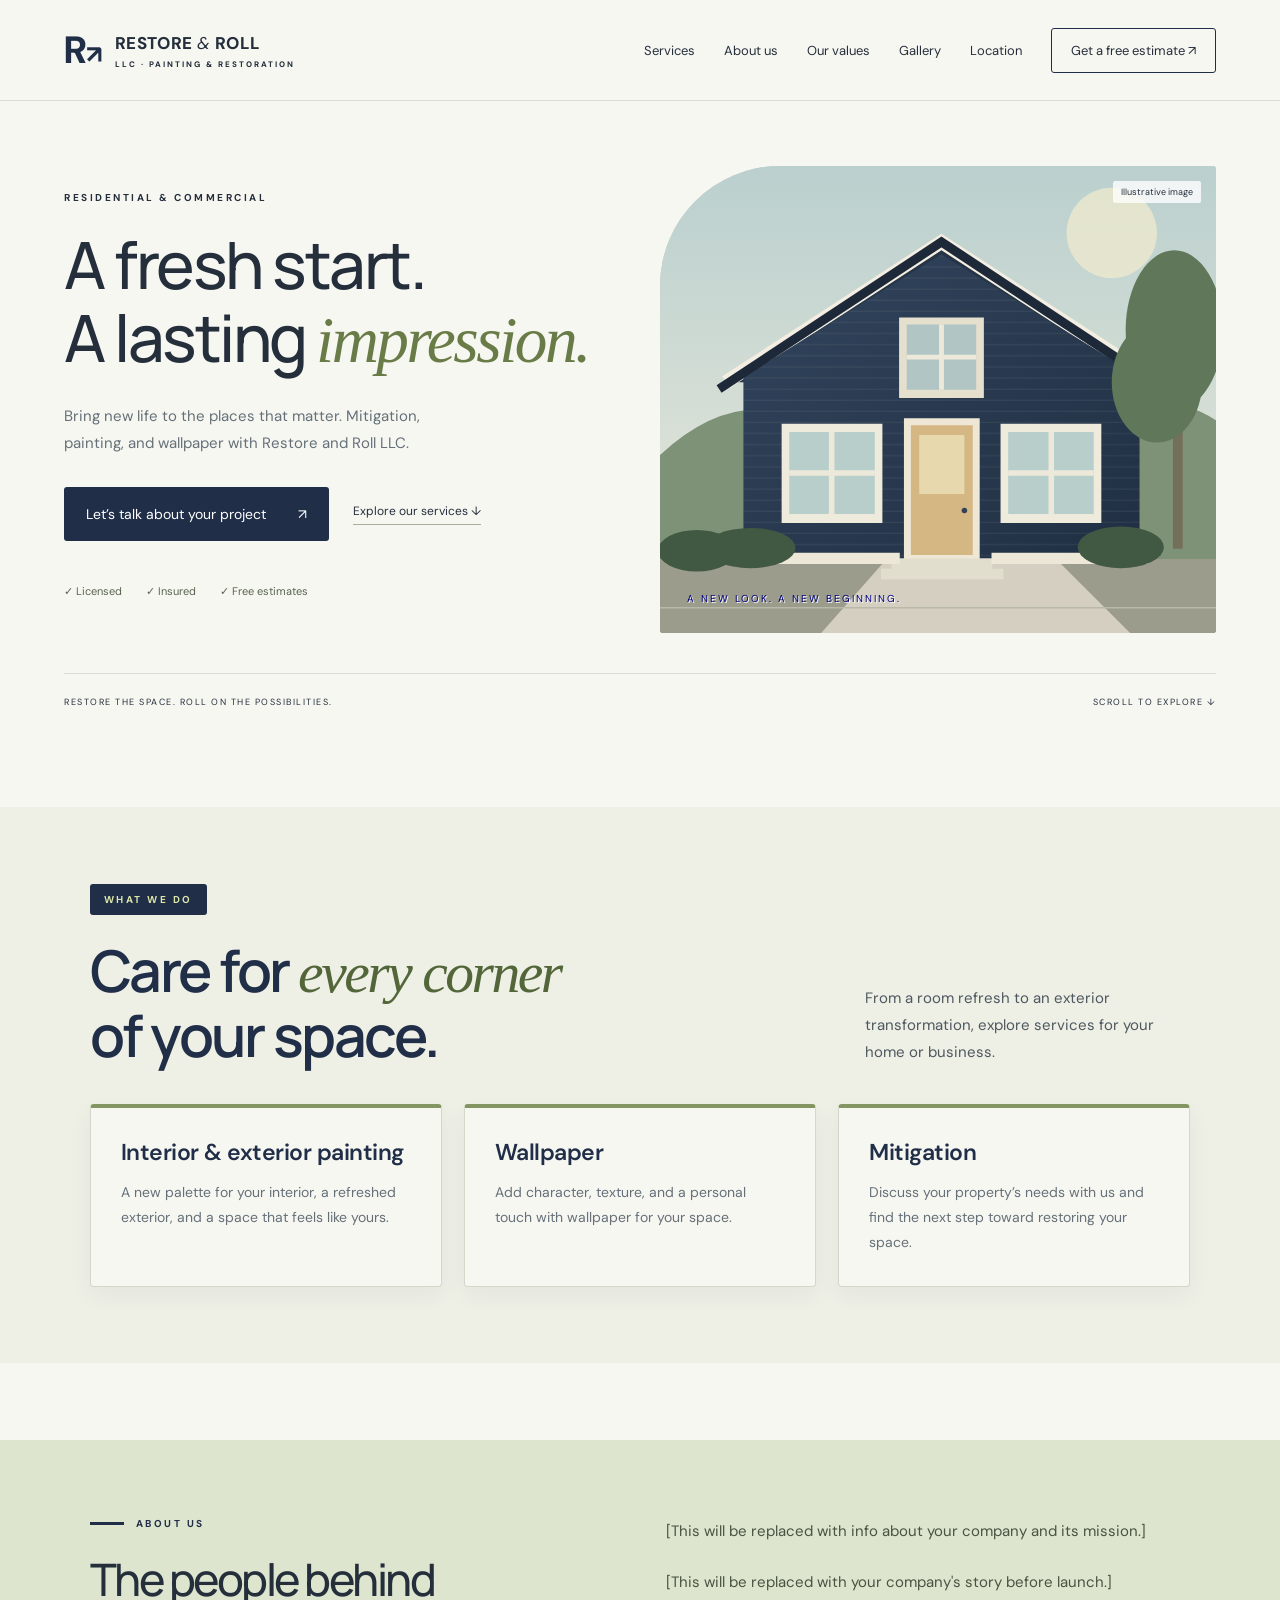
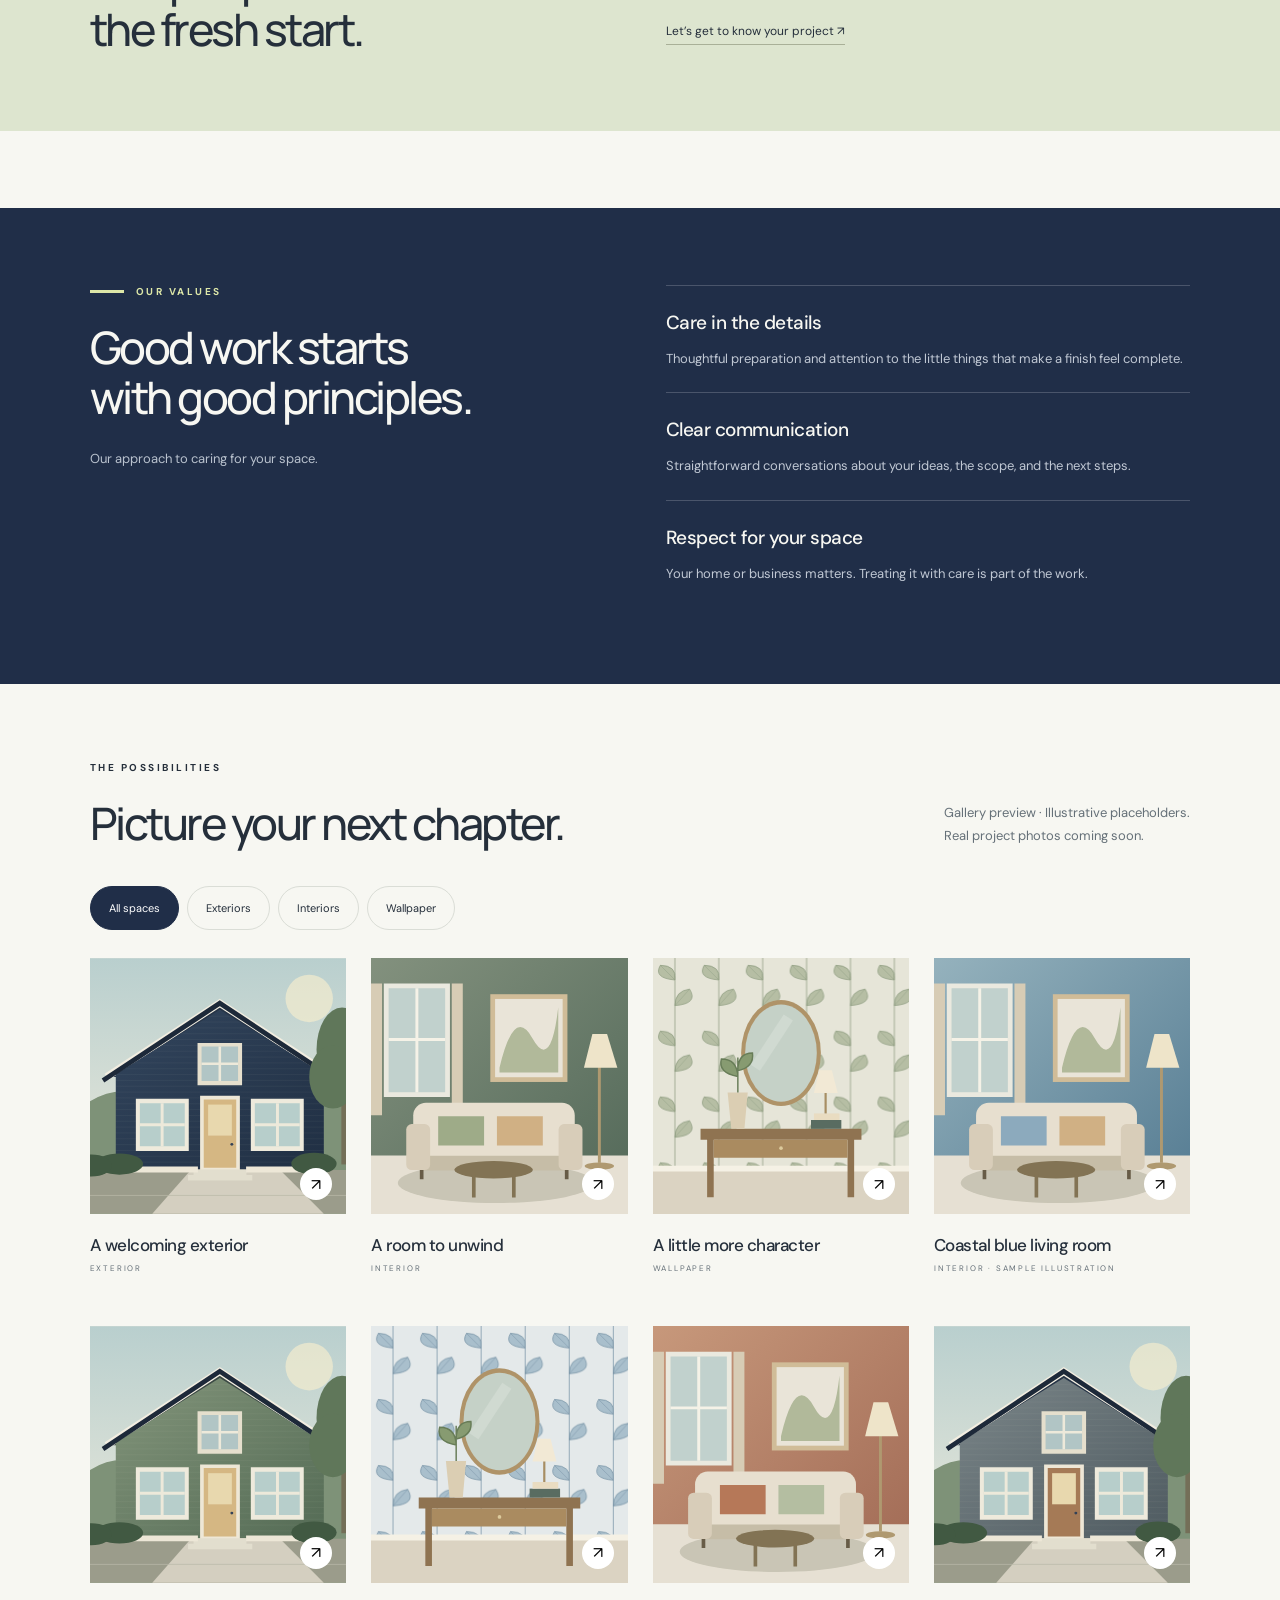
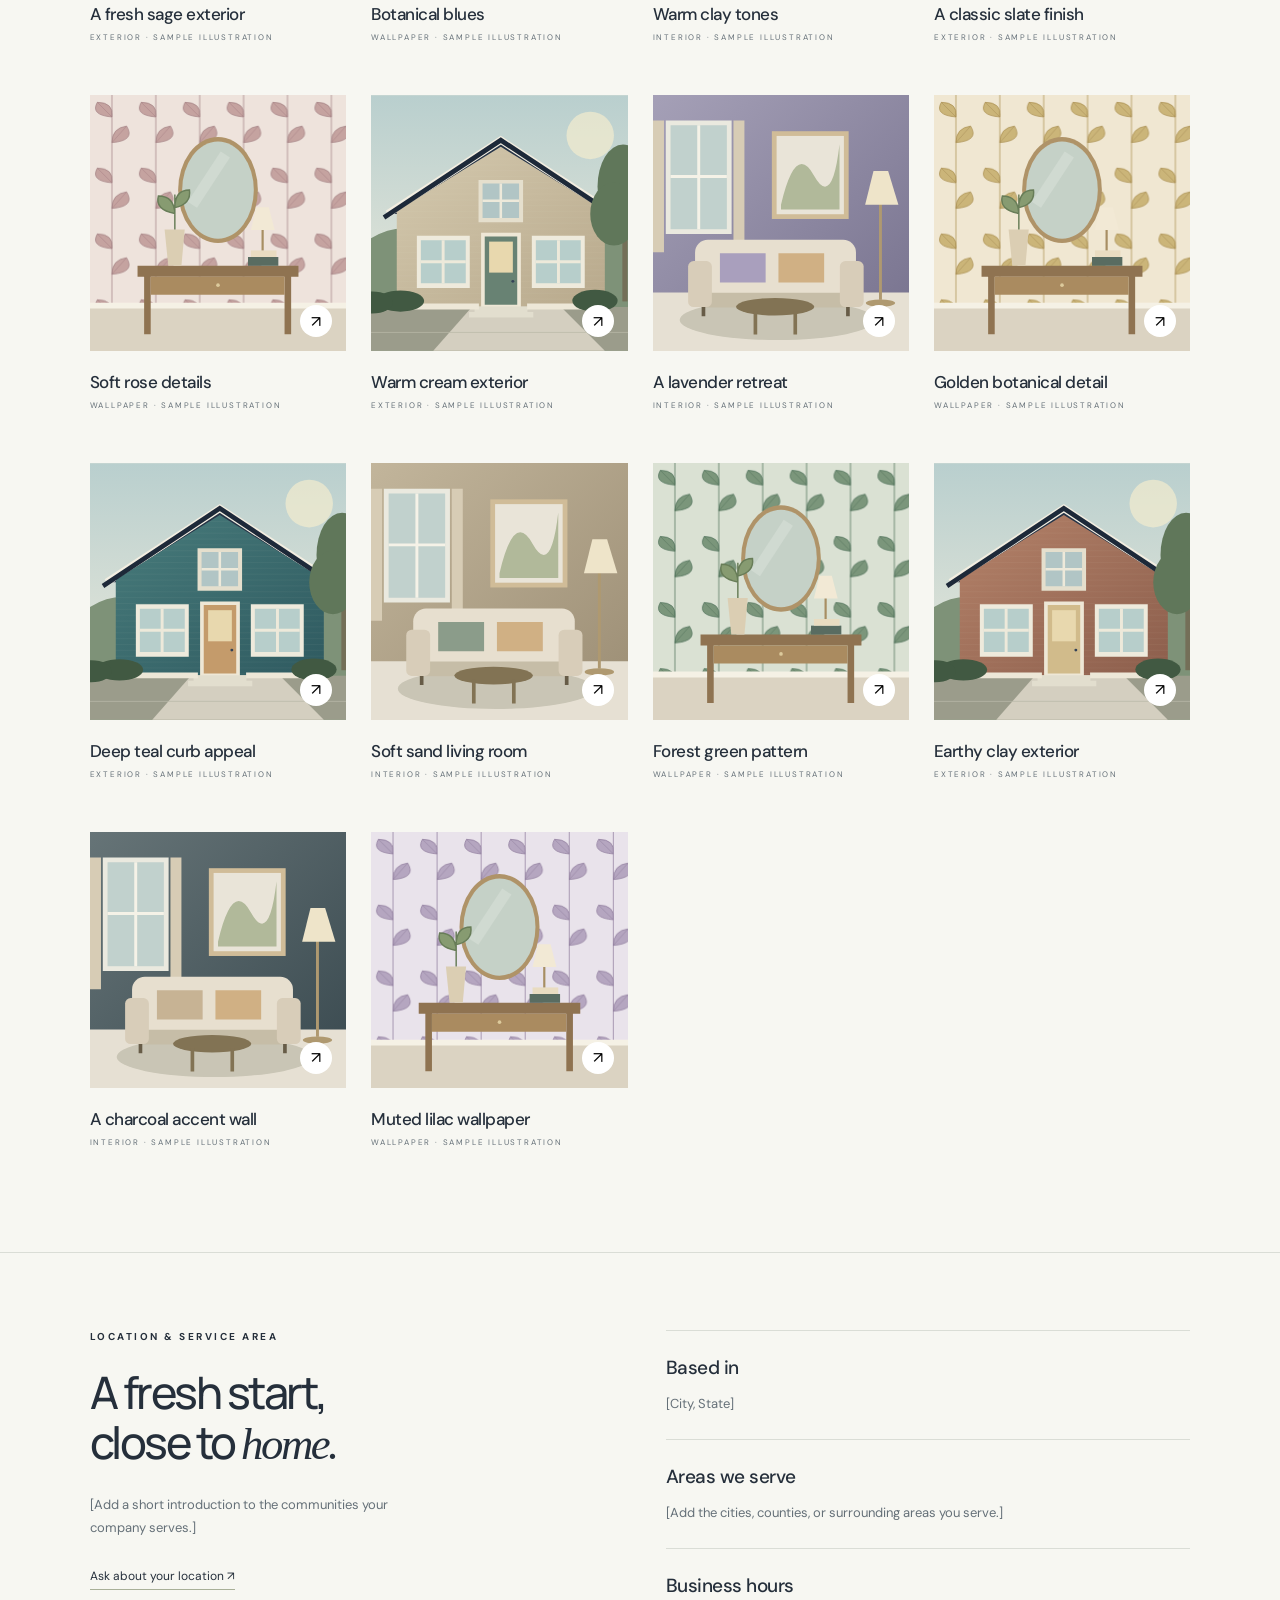
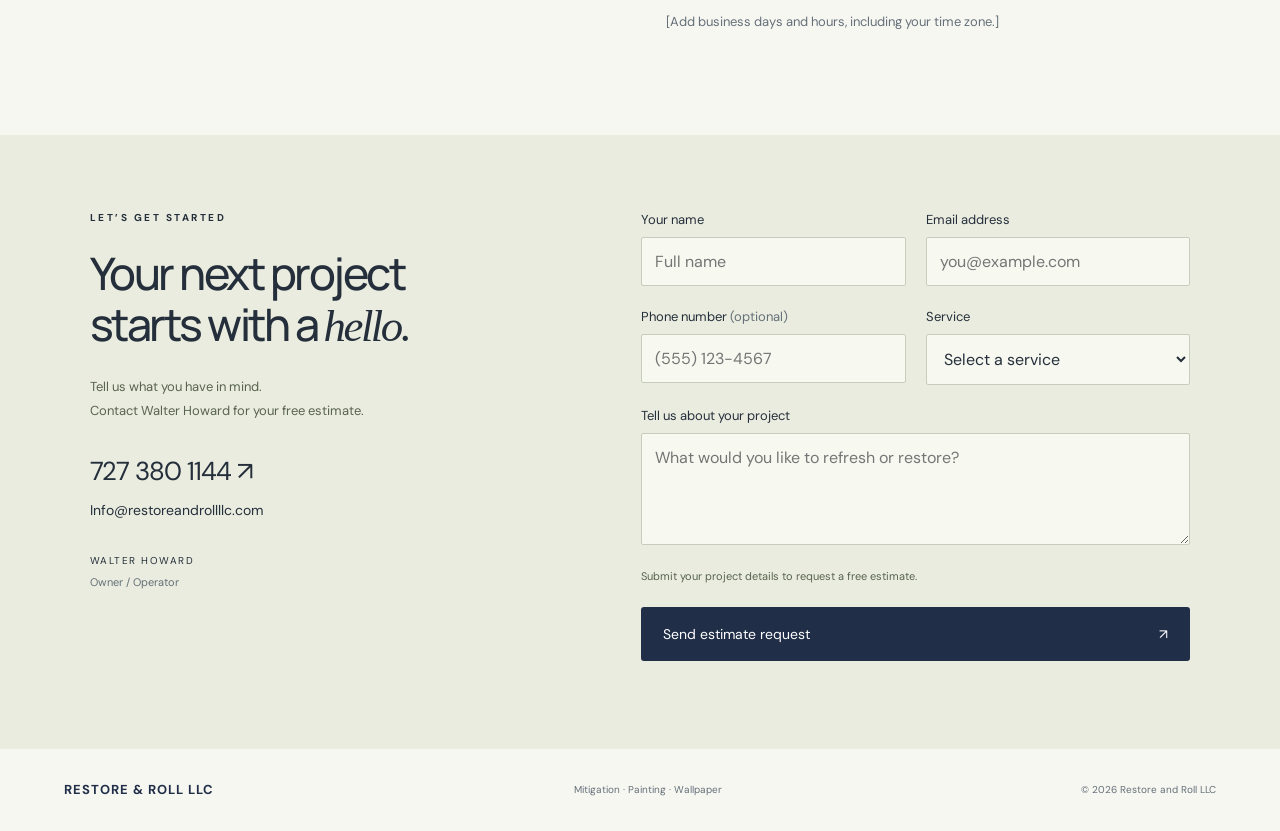
==== index.html @ f1eb3da2 "first commit" ====
<!doctype html>
<html lang="en">
  <head>
    <meta charset="utf-8" />
    <meta name="viewport" content="width=device-width,initial-scale=1" />
    <meta
      name="description"
      content="Restore and Roll LLC — mitigation, interior and exterior painting, and wallpaper for residential and commercial spaces. Contact Walter Howard for a free estimate."
    />
    <title>Restore & Roll LLC | A fresh start for your space</title>
    <link rel="stylesheet" href="styles.css" />
  </head>

  <body>
    <header>
      <a class="brand" href="#home" aria-label="Restore and Roll home"
        ><span class="brand-icon">R<span>↗</span></span
        ><span
          >RESTORE <i>&</i> ROLL<small
            >LLC · PAINTING & RESTORATION</small
          ></span
        ></a
      ><button class="menu" aria-expanded="false" aria-controls="navigation">
        Menu ☰
      </button>
      <nav id="navigation">
        <a href="#services">Services</a><a href="#about">About us</a
        ><a href="#values">Our values</a><a href="#gallery">Gallery</a
        ><a href="#location">Location</a
        ><a class="nav-cta" href="#contact">Get a free estimate ↗</a>
      </nav>
    </header>
    <main>
      <section class="hero" id="home">
        <div class="hero-copy">
          <p class="eyebrow">RESIDENTIAL & COMMERCIAL</p>
          <h1>A fresh start.<br />A lasting <em>impression.</em></h1>
          <p class="intro">
            Bring new life to the places that matter. Mitigation, painting, and
            wallpaper with Restore and Roll LLC.
          </p>
          <div class="actions">
            <a class="button" href="#contact"
              >Let’s talk about your project <span>↗</span></a
            ><a class="text-link" href="#services">Explore our services ↓</a>
          </div>
          <div class="hero-note">
            <span>✓ Licensed</span><span>✓ Insured</span
            ><span>✓ Free estimates</span>
          </div>
        </div>
        <div class="hero-image">
          <img
            src="assets/exterior.svg"
            alt="Illustration of a navy and cream home with a welcoming front entrance"
          /><span class="image-note">A NEW LOOK. A NEW BEGINNING.</span
          ><span class="image-caption">Illustrative image</span>
        </div>
        <div class="hero-bottom">
          <span>RESTORE THE SPACE. ROLL ON THE POSSIBILITIES.</span
          ><span>SCROLL TO EXPLORE ↓</span>
        </div>
      </section>
      <section class="section services" id="services">
        <div class="section-top">
          <div>
            <p class="eyebrow">WHAT WE DO</p>
            <h2>Care for <em>every corner</em><br />of your space.</h2>
          </div>
          <p>
            From a room refresh to an exterior transformation, explore services
            for your home or business.
          </p>
        </div>
        <div class="service-grid">
          <article>
            <h3>Interior & exterior painting</h3>
            <p>
              A new palette for your interior, a refreshed exterior, and a space
              that feels like yours.
            </p>
          </article>
          <article>
            <h3>Wallpaper</h3>
            <p>
              Add character, texture, and a personal touch with wallpaper for
              your space.
            </p>
          </article>
          <article>
            <h3>Mitigation</h3>
            <p>
              Discuss your property’s needs with us and find the next step
              toward restoring your space.
            </p>
          </article>
        </div>
      </section>
      <section class="section about" id="about" aria-labelledby="about-heading">
        <div>
          <p class="eyebrow">ABOUT US</p>
          <h2 id="about-heading">The people behind<br />the fresh start.</h2>
        </div>
        <div class="about-copy">
          <!-- Replace the paragraphs below with your company's story before launch. -->
          <p class="about-placeholder">
            [This will be replaced with info about your company and its
            mission.]
          </p>
          <p class="about-placeholder">
            [This will be replaced with your company's story before launch.]
          </p>
          <a class="text-link" href="#contact"
            >Let’s get to know your project ↗</a
          >
        </div>
      </section>
      <section class="values section" id="values">
        <div>
          <p class="eyebrow">OUR VALUES</p>
          <h2>Good work starts<br />with good principles.</h2>
          <p class="values-note">Our approach to caring for your space.</p>
        </div>
        <div class="value-list">
          <article>
            <div>
              <h3>Care in the details</h3>
              <p>
                Thoughtful preparation and attention to the little things that
                make a finish feel complete.
              </p>
            </div>
          </article>
          <article>
            <div>
              <h3>Clear communication</h3>
              <p>
                Straightforward conversations about your ideas, the scope, and
                the next steps.
              </p>
            </div>
          </article>
          <article>
            <div>
              <h3>Respect for your space</h3>
              <p>
                Your home or business matters. Treating it with care is part of
                the work.
              </p>
            </div>
          </article>
        </div>
      </section>
      <section class="section gallery" id="gallery">
        <div class="section-top">
          <div>
            <p class="eyebrow">THE POSSIBILITIES</p>
            <h2>Picture your next chapter.</h2>
          </div>
          <p>
            Gallery preview · Illustrative placeholders.<br />Real project
            photos coming soon.
          </p>
        </div>
        <div class="filters" role="group" aria-label="Filter gallery">
          <button class="active" data-filter="all" aria-pressed="true">
            All spaces</button
          ><button data-filter="exterior" aria-pressed="false">Exteriors</button
          ><button data-filter="interior" aria-pressed="false">Interiors</button
          ><button data-filter="wallpaper" aria-pressed="false">
            Wallpaper
          </button>
        </div>
        <div class="gallery-grid">
          <figure data-category="exterior">
            <button
              class="photo"
              data-image="assets/exterior.svg"
              data-title="Exterior palette · illustration"
              aria-label="Enlarge exterior illustration"
            >
              <img
                src="assets/exterior.svg"
                alt="Illustrated home with navy siding and cream trim"
                loading="lazy"
              /><span>↗</span>
            </button>
            <figcaption>
              <h3>A welcoming exterior</h3>
              <p>EXTERIOR</p>
            </figcaption>
          </figure>
          <figure data-category="interior">
            <button
              class="photo"
              data-image="assets/interior.svg"
              data-title="Interior refresh · illustration"
              aria-label="Enlarge interior illustration"
            >
              <img
                src="assets/interior.svg"
                alt="Illustrated warm neutral living room with green accent wall"
                loading="lazy"
              /><span>↗</span>
            </button>
            <figcaption>
              <h3>A room to unwind</h3>
              <p>INTERIOR</p>
            </figcaption>
          </figure>
          <figure data-category="wallpaper">
            <button
              class="photo"
              data-image="assets/wallpaper.svg"
              data-title="Wallpaper detail · illustration"
              aria-label="Enlarge wallpaper illustration"
            >
              <img
                src="assets/wallpaper.svg"
                alt="Illustrated botanical wallpaper and console table"
                loading="lazy"
              /><span>↗</span>
            </button>
            <figcaption>
              <h3>A little more character</h3>
              <!-- insert job of the wallpaper installation -->
              <p>WALLPAPER</p>
            </figcaption>
          </figure>
          <figure data-category="interior">
            <button
              class="photo"
              data-image="assets/sample-coastal-room.svg"
              data-title="Coastal blue living room · sample illustration"
              aria-label="Enlarge coastal blue living room sample"
            >
              <img
                src="assets/sample-coastal-room.svg"
                alt="Sample illustration of a living room with soft blue walls"
                loading="lazy"
                decoding="async"
                width="700"
                height="700"
              />
              <span>↗</span>
            </button>
            <figcaption>
              <h3>Coastal blue living room</h3>
              <p>INTERIOR · SAMPLE ILLUSTRATION</p>
            </figcaption>
          </figure>
          <figure data-category="exterior">
            <button
              class="photo"
              data-image="assets/sample-sage-home.svg"
              data-title="A fresh sage exterior · sample illustration"
              aria-label="Enlarge a fresh sage exterior sample"
            >
              <img
                src="assets/sample-sage-home.svg"
                alt="Sample illustration of a home with sage green siding"
                loading="lazy"
                decoding="async"
                width="700"
                height="700"
              />
              <span>↗</span>
            </button>
            <figcaption>
              <h3>A fresh sage exterior</h3>
              <p>EXTERIOR · SAMPLE ILLUSTRATION</p>
            </figcaption>
          </figure>
          <figure data-category="wallpaper">
            <button
              class="photo"
              data-image="assets/sample-blue-wallpaper.svg"
              data-title="Botanical blues · sample illustration"
              aria-label="Enlarge botanical blues sample"
            >
              <img
                src="assets/sample-blue-wallpaper.svg"
                alt="Sample illustration of blue botanical wallpaper above a console"
                loading="lazy"
                decoding="async"
                width="700"
                height="700"
              />
              <span>↗</span>
            </button>
            <figcaption>
              <h3>Botanical blues</h3>
              <p>WALLPAPER · SAMPLE ILLUSTRATION</p>
            </figcaption>
          </figure>
          <figure data-category="interior">
            <button
              class="photo"
              data-image="assets/sample-clay-room.svg"
              data-title="Warm clay tones · sample illustration"
              aria-label="Enlarge warm clay tones sample"
            >
              <img
                src="assets/sample-clay-room.svg"
                alt="Sample illustration of a living room with warm terracotta walls"
                loading="lazy"
                decoding="async"
                width="700"
                height="700"
              />
              <span>↗</span>
            </button>
            <figcaption>
              <h3>Warm clay tones</h3>
              <p>INTERIOR · SAMPLE ILLUSTRATION</p>
            </figcaption>
          </figure>
          <figure data-category="exterior">
            <button
              class="photo"
              data-image="assets/sample-slate-home.svg"
              data-title="A classic slate finish · sample illustration"
              aria-label="Enlarge a classic slate finish sample"
            >
              <img
                src="assets/sample-slate-home.svg"
                alt="Sample illustration of a home with slate gray siding"
                loading="lazy"
                decoding="async"
                width="700"
                height="700"
              />
              <span>↗</span>
            </button>
            <figcaption>
              <h3>A classic slate finish</h3>
              <p>EXTERIOR · SAMPLE ILLUSTRATION</p>
            </figcaption>
          </figure>
          <figure data-category="wallpaper">
            <button
              class="photo"
              data-image="assets/sample-rose-wallpaper.svg"
              data-title="Soft rose details · sample illustration"
              aria-label="Enlarge soft rose details sample"
            >
              <img
                src="assets/sample-rose-wallpaper.svg"
                alt="Sample illustration of muted rose botanical wallpaper"
                loading="lazy"
                decoding="async"
                width="700"
                height="700"
              />
              <span>↗</span>
            </button>
            <figcaption>
              <h3>Soft rose details</h3>
              <p>WALLPAPER · SAMPLE ILLUSTRATION</p>
            </figcaption>
          </figure>
          <figure data-category="exterior">
            <button
              class="photo"
              data-image="assets/sample-cream-home.svg"
              data-title="Warm cream exterior · sample illustration"
              aria-label="Enlarge warm cream exterior sample"
            >
              <img
                src="assets/sample-cream-home.svg"
                alt="Sample illustration: warm cream exterior"
                loading="lazy"
                decoding="async"
              />
              <span>↗</span>
            </button>
            <figcaption>
              <h3>Warm cream exterior</h3>
              <p>EXTERIOR · SAMPLE ILLUSTRATION</p>
            </figcaption>
          </figure>
          <figure data-category="interior">
            <button
              class="photo"
              data-image="assets/sample-lavender-room.svg"
              data-title="A lavender retreat · sample illustration"
              aria-label="Enlarge a lavender retreat sample"
            >
              <img
                src="assets/sample-lavender-room.svg"
                alt="Sample illustration: a lavender retreat"
                loading="lazy"
                decoding="async"
              />
              <span>↗</span>
            </button>
            <figcaption>
              <h3>A lavender retreat</h3>
              <p>INTERIOR · SAMPLE ILLUSTRATION</p>
            </figcaption>
          </figure>
          <figure data-category="wallpaper">
            <button
              class="photo"
              data-image="assets/sample-ochre-wallpaper.svg"
              data-title="Golden botanical detail · sample illustration"
              aria-label="Enlarge golden botanical detail sample"
            >
              <img
                src="assets/sample-ochre-wallpaper.svg"
                alt="Sample illustration: golden botanical detail"
                loading="lazy"
                decoding="async"
              />
              <span>↗</span>
            </button>
            <figcaption>
              <h3>Golden botanical detail</h3>
              <p>WALLPAPER · SAMPLE ILLUSTRATION</p>
            </figcaption>
          </figure>
          <figure data-category="exterior">
            <button
              class="photo"
              data-image="assets/sample-teal-home.svg"
              data-title="Deep teal curb appeal · sample illustration"
              aria-label="Enlarge deep teal curb appeal sample"
            >
              <img
                src="assets/sample-teal-home.svg"
                alt="Sample illustration: deep teal curb appeal"
                loading="lazy"
                decoding="async"
              />
              <span>↗</span>
            </button>
            <figcaption>
              <h3>Deep teal curb appeal</h3>
              <p>EXTERIOR · SAMPLE ILLUSTRATION</p>
            </figcaption>
          </figure>
          <figure data-category="interior">
            <button
              class="photo"
              data-image="assets/sample-sand-room.svg"
              data-title="Soft sand living room · sample illustration"
              aria-label="Enlarge soft sand living room sample"
            >
              <img
                src="assets/sample-sand-room.svg"
                alt="Sample illustration: soft sand living room"
                loading="lazy"
                decoding="async"
              />
              <span>↗</span>
            </button>
            <figcaption>
              <h3>Soft sand living room</h3>
              <p>INTERIOR · SAMPLE ILLUSTRATION</p>
            </figcaption>
          </figure>
          <figure data-category="wallpaper">
            <button
              class="photo"
              data-image="assets/sample-forest-wallpaper.svg"
              data-title="Forest green pattern · sample illustration"
              aria-label="Enlarge forest green pattern sample"
            >
              <img
                src="assets/sample-forest-wallpaper.svg"
                alt="Sample illustration: forest green pattern"
                loading="lazy"
                decoding="async"
              />
              <span>↗</span>
            </button>
            <figcaption>
              <h3>Forest green pattern</h3>
              <p>WALLPAPER · SAMPLE ILLUSTRATION</p>
            </figcaption>
          </figure>
          <figure data-category="exterior">
            <button
              class="photo"
              data-image="assets/sample-clay-home.svg"
              data-title="Earthy clay exterior · sample illustration"
              aria-label="Enlarge earthy clay exterior sample"
            >
              <img
                src="assets/sample-clay-home.svg"
                alt="Sample illustration: earthy clay exterior"
                loading="lazy"
                decoding="async"
              />
              <span>↗</span>
            </button>
            <figcaption>
              <h3>Earthy clay exterior</h3>
              <p>EXTERIOR · SAMPLE ILLUSTRATION</p>
            </figcaption>
          </figure>
          <figure data-category="interior">
            <button
              class="photo"
              data-image="assets/sample-charcoal-room.svg"
              data-title="A charcoal accent wall · sample illustration"
              aria-label="Enlarge a charcoal accent wall sample"
            >
              <img
                src="assets/sample-charcoal-room.svg"
                alt="Sample illustration: a charcoal accent wall"
                loading="lazy"
                decoding="async"
              />
              <span>↗</span>
            </button>
            <figcaption>
              <h3>A charcoal accent wall</h3>
              <p>INTERIOR · SAMPLE ILLUSTRATION</p>
            </figcaption>
          </figure>
          <figure data-category="wallpaper">
            <button
              class="photo"
              data-image="assets/sample-lilac-wallpaper.svg"
              data-title="Muted lilac wallpaper · sample illustration"
              aria-label="Enlarge muted lilac wallpaper sample"
            >
              <img
                src="assets/sample-lilac-wallpaper.svg"
                alt="Sample illustration: muted lilac wallpaper"
                loading="lazy"
                decoding="async"
              />
              <span>↗</span>
            </button>
            <figcaption>
              <h3>Muted lilac wallpaper</h3>
              <p>WALLPAPER · SAMPLE ILLUSTRATION</p>
            </figcaption>
          </figure>
        </div>
      </section>
      <section
        class="section location"
        id="location"
        aria-labelledby="location-heading"
      >
        <div class="location-intro">
          <p class="eyebrow">LOCATION & SERVICE AREA</p>
          <h2 id="location-heading">A fresh start,<br />close to <em>home.</em></h2>
          <p>
            [Add a short introduction to the communities your company serves.]
          </p>
          <a class="text-link" href="#contact">Ask about your location ↗</a>
        </div>
        <div class="location-details">
          <!-- Replace these placeholders with confirmed business details. -->
          <!-- Only include a street address if it is intended for public visits. -->
          <div class="location-detail">
            <div>
              <h3>Based in</h3>
              <p>[City, State]</p>
            </div>
          </div>
          <div class="location-detail">
            <div>
              <h3>Areas we serve</h3>
              <p>[Add the cities, counties, or surrounding areas you serve.]</p>
            </div>
          </div>
          <div class="location-detail">
            <div>
              <h3>Business hours</h3>
              <p>[Add business days and hours, including your time zone.]</p>
            </div>
          </div>
        </div>
      </section>
      <section class="contact section" id="contact">
        <div class="contact-info">
          <p class="eyebrow">LET’S GET STARTED</p>
          <h2>Your next project<br />starts with a <em>hello.</em></h2>
          <p>
            Tell us what you have in mind.<br />Contact Walter Howard for your
            free estimate.
          </p>
          <a class="contact-phone" href="tel:+17273801144">727 380 1144 ↗</a
          ><a href="mailto:Info@restoreandrollllc.com"
            >Info@restoreandrollllc.com</a
          >
          <p class="owner">WALTER HOWARD <span>Owner / Operator</span></p>
        </div>
        <form
          id="contact-form"
          action="https://formspree.io/f/mppponle"
          method="POST"
        >
          <div class="form-row">
            <label
              >Your name<input
                name="name"
                autocomplete="name"
                placeholder="Full name"
                required
                maxlength="100" /></label
            ><label
              >Email address<input
                name="email"
                type="email"
                autocomplete="email"
                placeholder="you@example.com"
                required
                maxlength="200"
            /></label>
          </div>
          <div class="form-row">
            <label
              >Phone number <span>(optional)</span
              ><input
                name="phone"
                type="tel"
                autocomplete="tel"
                placeholder="(555) 123-4567"
                maxlength="40" /></label
            ><label
              >Service<select name="service" required>
                <option value="">Select a service</option>
                <option>Interior painting</option>
                <option>Exterior painting</option>
                <option>Wallpaper</option>
                <option>Mitigation</option>
                <option>Other / Let’s discuss</option>
              </select></label
            >
          </div>
          <label
            >Tell us about your project<textarea
              name="message"
              rows="4"
              placeholder="What would you like to refresh or restore?"
              required
              maxlength="5000"
            ></textarea>
          </label>
          <p class="form-note">
            Submit your project details to request a free estimate.
          </p>
          <button class="button" type="submit">
            Send estimate request <span>↗</span>
          </button>
          <p id="form-status" role="status" aria-live="polite"></p>
        </form>
      </section>
    </main>
    <footer>
      <a class="footer-brand" href="#home">RESTORE & ROLL LLC</a
      ><span>Mitigation · Painting · Wallpaper</span
      ><span>© <span id="year"></span> Restore and Roll LLC</span>
    </footer>
    <dialog id="lightbox">
      <button class="close" aria-label="Close image">✕</button
      ><img src="assets/exterior.svg" alt="" />
      <p></p>
    </dialog>
    <script src="script.js"></script>
  </body>
</html>
---- styles.css ----
@import url("https://fonts.googleapis.com/css2?family=DM+Sans:wght@400;500;600;700&family=Manrope:wght@400;500;600;700;800&display=swap");
:root {
  --navy: #202e48;
  --ink: #252f3b;
  --muted: #657078;
  --paper: #f7f7f2;
  --lime: #dde7a8;
  --line: #daddd6;
}

* {
  box-sizing: border-box;
}

html {
  scroll-behavior: smooth;
  scroll-padding-top: 90px;
}

body {
  margin: 0;
  background: var(--paper);
  color: var(--ink);
  font-family: "DM Sans", Arial, sans-serif;
}

a {
  color: inherit;
  text-decoration: none;
}

button,
input,
select,
textarea {
  font: inherit;
}

button,
a,
input,
select,
textarea {
  -webkit-tap-highlight-color: transparent;
}

:focus-visible {
  outline: 3px solid #758a39;
  outline-offset: 5px;
}

header {
  display: flex;
  align-items: center;
  justify-content: space-between;
  padding: 25px 5%;
  background: var(--paper);
  border-bottom: 1px solid var(--line);
}

.brand {
  display: flex;
  align-items: center;
  gap: 12px;
  font-size: 17px;
  font-weight: 800;
  letter-spacing: 0.4px;
}

.brand-icon {
  font-size: 38px;
  color: var(--navy);
  position: relative;
}

.brand-icon span {
  font-size: 25px;
}

.brand i {
  font-weight: 400;
}

.brand small {
  display: block;
  font-size: 8px;
  letter-spacing: 2px;
  margin-top: 5px;
}

nav {
  display: flex;
  gap: 29px;
  align-items: center;
  font-size: 13px;
}

.nav-cta {
  border: 1px solid var(--navy);
  padding: 13px 19px;
  border-radius: 3px;
}

.menu {
  display: none;
}

.hero {
  padding: 65px 5% 0;
  display: grid;
  grid-template-columns: 1fr 1fr;
  gap: 40px;
}

.hero-copy {
  padding: 25px 0 35px;
}

.eyebrow {
  font-size: 10px;
  letter-spacing: 2.5px;
  font-weight: 700;
  margin: 0 0 24px;
}

h1,
h2,
h3,
p {
  margin-top: 0;
}

h1,
h2 {
  font-family: Manrope, Arial, sans-serif;
  font-weight: 500;
  letter-spacing: -2.5px;
  line-height: 1.12;
}

h1 {
  font-size: clamp(42px, 5.1vw, 79px);
  margin-bottom: 26px;
}

em {
  font-family: Georgia, serif;
  font-weight: 400;
}

h1 em {
  color: #697b46;
}

.intro {
  max-width: 400px;
  line-height: 1.8;
  color: var(--muted);
  font-size: 15px;
}

.actions {
  display: flex;
  align-items: center;
  flex-wrap: wrap;
  gap: 24px;
  margin-top: 30px;
}

.button {
  background: var(--navy);
  color: white;
  padding: 18px 22px;
  border: 0;
  border-radius: 3px;
  display: inline-flex;
  justify-content: space-between;
  gap: 32px;
  font-size: 12px;
  cursor: pointer;
}

.button:hover {
  background: #344768;
}

.text-link {
  font-size: 12px;
  border-bottom: 1px solid #a9b098;
  padding-bottom: 5px;
}

.hero-note {
  display: flex;
  gap: 24px;
  font-size: 11px;
  margin-top: 43px;
  color: #59644f;
}

.hero-image {
  position: relative;
  min-height: 450px;
  background: #c8d1ce;
  border-radius: 120px 3px 3px 3px;
  overflow: hidden;
}

.hero-image img {
  width: 100%;
  height: 100%;
  object-fit: cover;
  position: absolute;
}

.image-note {
  position: absolute;
  top: 60px;
  bottom: 33px;
  left: 27px;
  font-size: 10px;
  letter-spacing: 2px;
  color: navy;
  text-shadow: 1px 1px 0 white;
}

.image-caption {
  position: absolute;
  right: 15px;
  top: 15px;
  font-size: 9px;
  background: #ffffffc9;
  padding: 5px 8px;
  border-radius: 2px;
}

.hero-bottom {
  grid-column: 1/-1;
  border-top: 1px solid var(--line);
  display: flex;
  justify-content: space-between;
  padding: 22px 0;
  font-size: 9px;
  letter-spacing: 1.5px;
}

.section {
  padding: 90px 7%;
}

.section-top {
  display: flex;
  justify-content: space-between;
  align-items: end;
  gap: 40px;
  margin-bottom: 38px;
}

h2 {
  font-size: clamp(32px, 3.5vw, 48px);
  margin-bottom: 0;
}

.section-top > p {
  max-width: 325px;
  color: var(--muted);
  font-size: 13px;
  line-height: 1.8;
  margin: 0;
}

.service-grid {
  display: grid;
  grid-template-columns: repeat(3, 1fr);
  border-top: 1px solid var(--line);
}

.service-grid article {
  padding: 30px 30px 0 0;
  margin-right: 30px;
}

.number {
  font-size: 11px;
  color: #7b865e;
  display: block;
  margin-bottom: 35px;
}

h3 {
  font-size: 19px;
  font-weight: 500;
  letter-spacing: -0.5px;
  margin-bottom: 12px;
}

.service-grid p,
.value-list p {
  font-size: 13px;
  line-height: 1.8;
  color: var(--muted);
  max-width: 310px;
}

.values {
  background: var(--navy);
  color: var(--paper);
  display: grid;
  grid-template-columns: 1fr 1fr;
  gap: 60px;
}

.values .eyebrow {
  color: var(--lime);
}

.values-note {
  color: #b9c2ce;
  font-size: 13px;
  line-height: 1.8;
  margin-top: 25px;
}

.value-list article {
  border-top: 1px solid #ffffff30;
  display: flex;
  gap: 30px;
  padding: 24px 0 12px;
}

.value-list article > span {
  font-size: 11px;
  color: var(--lime);
  padding-top: 4px;
}

.value-list p {
  color: #c0c8d4;
  margin-bottom: 10px;
  max-width: 100%;
}

.filters {
  display: flex;
  gap: 8px;
  margin-bottom: 28px;
  flex-wrap: wrap;
}

.filters button {
  background: transparent;
  border: 1px solid var(--line);
  border-radius: 30px;
  padding: 9px 18px;
  cursor: pointer;
  font-size: 11px;
  color: var(--ink);
}

.filters button.active {
  background: var(--navy);
  color: white;
  border-color: var(--navy);
}

.gallery-grid {
  display: grid;
  grid-template-columns: repeat(3, 1fr);
  gap: 25px;
}

figure {
  margin: 0;
}

figure[hidden] {
  display: none;
}

.photo {
  border: 0;
  padding: 0;
  width: 100%;
  height: 300px;
  background: #e4e5db;
  position: relative;
  overflow: hidden;
  cursor: zoom-in;
  display: block;
}

.photo img {
  height: 100%;
  width: 100%;
  object-fit: cover;
  transition: transform 0.3s;
}

.photo:hover img {
  transform: scale(1.04);
}

.photo span {
  position: absolute;
  bottom: 14px;
  right: 14px;
  background: white;
  border-radius: 50%;
  width: 32px;
  height: 32px;
  display: grid;
  place-items: center;
}

figcaption {
  padding: 20px 0;
}

figcaption h3 {
  font-size: 17px;
  margin-bottom: 7px;
}

figcaption p {
  font-size: 8px;
  letter-spacing: 1.8px;
  color: var(--muted);
}

.contact {
  background: #e9ecdf;
  display: grid;
  grid-template-columns: 1fr 1.1fr;
  gap: 70px;
}

.contact-info > p:not(.eyebrow):not(.owner) {
  font-size: 13px;
  line-height: 1.9;
  color: #59634f;
  margin-top: 24px;
}

.contact-info > a {
  display: block;
  font-size: 14px;
  margin: 13px 0;
}

.contact-info > a.contact-phone {
  font-size: 26px;
  letter-spacing: -1px;
  margin-top: 30px;
}

.owner {
  font-size: 10px;
  letter-spacing: 1.5px;
  margin-top: 35px;
}

.owner span {
  display: block;
  font-size: 11px;
  letter-spacing: 0;
  margin-top: 8px;
  color: var(--muted);
}

.form-row {
  display: grid;
  grid-template-columns: 1fr 1fr;
  gap: 20px;
}

label {
  font-size: 11px;
  display: block;
  margin-bottom: 22px;
}

label > span {
  color: var(--muted);
}

input,
select,
textarea {
  width: 100%;
  display: block;
  margin-top: 9px;
  border: 1px solid #c7cdbe;
  background: #f7f8f0;
  border-radius: 2px;
  padding: 13px;
  font-size: 12px;
  color: var(--ink);
}

textarea {
  resize: vertical;
  min-height: 110px;
}

.form-note,
#form-status {
  font-size: 11px;
  line-height: 1.7;
  color: #59634f;
}

form .button {
  width: 100%;
  text-align: left;
  margin-top: 10px;
}

footer {
  display: flex;
  justify-content: space-between;
  align-items: center;
  gap: 20px;
  padding: 30px 5%;
  font-size: 10px;
  color: var(--muted);
}

.footer-brand {
  font-size: 13px;
  letter-spacing: 1px;
  color: var(--navy);
  font-weight: 700;
}

dialog {
  border: 0;
  background: var(--paper);
  padding: 20px;
  max-width: 800px;
  width: 90vw;
}

dialog::backdrop {
  background: #132033dd;
}

dialog img {
  width: 100%;
  max-height: 70vh;
  object-fit: contain;
}

dialog p {
  font-size: 13px;
  margin: 15px 0 0;
}

.close {
  display: block;
  margin: 0 0 10px auto;
  border: 0;
  background: var(--navy);
  color: white;
  padding: 10px;
  cursor: pointer;
}

@media (min-width: 1600px) {
  body {
    max-width: 1600px;
    margin: auto;
  }
}

@media (max-width: 950px) {
  nav {
    gap: 16px;
  }
  .hero {
    gap: 25px;
  }
  .hero-image {
    min-height: 420px;
  }
  .actions {
    gap: 18px;
  }
  .hero-note {
    gap: 12px;
  }
  .section {
    padding: 65px 5%;
  }
  .contact {
    gap: 35px;
  }
  .photo {
    height: 240px;
  }
}

@media (max-width: 700px) {
  header {
    padding: 20px 5%;
    position: relative;
  }
  .brand {
    font-size: 14px;
  }
  .brand small {
    font-size: 7px;
  }
  .menu {
    display: block;
    border: 1px solid var(--line);
    background: transparent;
    padding: 10px;
    font-size: 12px;
  }
  nav {
    display: none;
    position: absolute;
    top: 100%;
    left: 0;
    right: 0;
    padding: 25px;
    background: var(--paper);
    z-index: 10;
    flex-direction: column;
    align-items: stretch;
    border-bottom: 1px solid var(--line);
  }
  nav.open {
    display: flex;
  }
  .hero {
    padding-top: 30px;
    grid-template-columns: 1fr;
    gap: 25px;
  }
  .hero-copy {
    padding: 10px 0;
  }
  h1 {
    font-size: 48px;
    letter-spacing: -2px;
  }
  .eyebrow {
    font-size: 9px;
  }
  .intro {
    font-size: 14px;
  }
  .hero-note {
    margin-top: 25px;
    gap: 20px;
  }
  .hero-image {
    min-height: 330px;
    border-top-left-radius: 85px;
  }
  .hero-bottom {
    font-size: 8px;
    line-height: 1.7;
  }
  .hero-bottom span:last-child {
    display: none;
  }
  .section {
    padding: 55px 6%;
  }
  .section-top {
    align-items: start;
    flex-direction: column;
    gap: 22px;
  }
  .service-grid {
    grid-template-columns: 1fr;
  }
  .service-grid article {
    margin: 0;
    padding: 24px 0;
    border-bottom: 1px solid var(--line);
  }
  .number {
    margin-bottom: 15px;
  }
  .service-grid p {
    max-width: none;
    margin: 0;
  }
  .values,
  .contact {
    grid-template-columns: 1fr;
    gap: 35px;
  }
  .gallery-grid {
    grid-template-columns: 1fr;
  }
  .photo {
    height: 320px;
  }
  .form-row {
    grid-template-columns: 1fr;
    gap: 0;
  }
  footer {
    align-items: start;
    flex-direction: column;
    padding: 30px 6%;
    gap: 15px;
  }
  h2 {
    letter-spacing: -1.5px;
  }
  .contact-info > a {
    overflow-wrap: anywhere;
  }
}

@media (prefers-reduced-motion: reduce) {
  html {
    scroll-behavior: auto;
  }
  * {
    transition: none !important;
  }
}

.about {
  display: grid;
  grid-template-columns: 1fr 1fr;
  gap: 60px;
  background: #dde5cf;
}

.about-copy p {
  font-size: 15px;
  line-height: 1.9;
  color: var(--muted);
  margin-bottom: 22px;
}

.about-copy .text-link {
  display: inline-block;
  margin-top: 5px;
}

@media (max-width: 700px) {
  .about {
    grid-template-columns: 1fr;
    gap: 28px;
  }
}

/* Location and service area */
.location {
  display: grid;
  grid-template-columns: 1fr 1fr;
  gap: 60px;
  border-top: 1px solid var(--line);
}

.location-intro > p:not(.eyebrow) {
  max-width: 350px;
  margin-top: 24px;
  margin-bottom: 24px;
  color: var(--muted);
  font-size: 13px;
  line-height: 1.8;
}

.location-intro .text-link {
  display: inline-block;
}

.location-detail {
  display: flex;
  gap: 28px;
  padding: 24px 0;
  border-top: 1px solid var(--line);
}

.location-detail .number {
  flex-shrink: 0;
  margin: 4px 0 0;
}

.location-detail p {
  margin-bottom: 0;
  color: var(--muted);
  font-size: 13px;
  line-height: 1.8;
}

@media (min-width: 701px) and (max-width: 1100px) {
  header {
    flex-wrap: wrap;
    gap: 20px;
  }

  #navigation {
    flex-wrap: wrap;
  }
}

@media (max-width: 700px) {
  .location {
    grid-template-columns: 1fr;
    gap: 28px;
  }
}

/* Stronger visual cues for the company story and values. */
.about .eyebrow,
.values .eyebrow {
  display: flex;
  align-items: center;
  gap: 12px;
}

.about .eyebrow::before,
.values .eyebrow::before {
  content: "";
  display: block;
  width: 34px;
  height: 3px;
  flex-shrink: 0;
  background: currentColor;
}

.about .eyebrow {
  color: var(--navy);
}

.about-copy p {
  color: #485342;
}

/* Featured services section */
.services {
  background: #eeefe5;
}

.services .eyebrow {
  display: inline-block;
  padding: 9px 14px;
  border-radius: 3px;
  background: var(--navy);
  color: var(--lime);
}

.services h2 {
  color: var(--navy);
  font-size: clamp(36px, 4.5vw, 64px);
  font-weight: 600;
  line-height: 1.08;
}

.services h2 em {
  color: #52663a;
}

.services .section-top > p {
  font-size: 15px;
  color: #4d5860;
}

.services .service-grid {
  gap: 22px;
  border-top: 0;
}

.services .service-grid article {
  margin: 0;
  padding: 30px;
  background: var(--paper);
  border: 1px solid #d3d9c8;
  border-top: 4px solid #839661;
  border-radius: 4px;
  box-shadow: 0 8px 24px rgb(32 46 72 / 5%);
}

.services .number {
  display: inline-flex;
  align-items: center;
  justify-content: center;
  width: 48px;
  height: 48px;
  margin-bottom: 28px;
  background: var(--lime);
  color: var(--navy);
  border-radius: 50%;
  font-size: 14px;
  font-weight: 700;
}

.services h3 {
  color: var(--navy);
  font-size: 23px;
  font-weight: 600;
  line-height: 1.3;
}

.services .service-grid p {
  max-width: none;
  margin-bottom: 0;
  font-size: 14px;
}

@media (max-width: 950px) {
  .services .service-grid {
    gap: 16px;
  }

  .services .service-grid article {
    padding: 24px;
  }
}

@media (max-width: 700px) {
  .services h2 {
    letter-spacing: -1.5px;
  }

  .services .number {
    margin-bottom: 20px;
  }
}


/* Cream background visible between the main content sections. */
.services,
.about,
.values {
  margin-block-start: clamp(48px, 6vw, 96px);
}

/* Responsive layout: narrow phones through large desktop displays. */
body {
  overflow-wrap: break-word;
}

img {
  max-width: 100%;
}

header,
footer,
.hero-note,
.hero-bottom {
  flex-wrap: wrap;
}

.hero > *,
.section > *,
.section-top > *,
.service-grid > *,
.gallery-grid > *,
.form-row > *,
.value-list article > *,
.location-detail > * {
  min-width: 0;
}

.hero {
  grid-template-columns: repeat(2, minmax(0, 1fr));
}

.section {
  padding-block: clamp(48px, 6vw, 90px);
}

.about,
.values,
.location {
  grid-template-columns: repeat(2, minmax(0, 1fr));
  gap: clamp(28px, 4vw, 60px);
}

.contact {
  grid-template-columns: minmax(0, 1fr) minmax(0, 1.1fr);
  gap: clamp(28px, 4vw, 70px);
}

.services .service-grid,
.gallery-grid {
  grid-template-columns: repeat(auto-fit, minmax(min(100%, 240px), 1fr));
}

.form-row {
  grid-template-columns: repeat(2, minmax(0, 1fr));
}

.contact-info > a,
.about-copy,
.location-detail p,
figcaption {
  overflow-wrap: anywhere;
}

input,
select,
textarea {
  min-width: 0;
  max-width: 100%;
  min-height: 48px;
  font-size: 16px;
}

label {
  font-size: 13px;
}

.button,
.menu,
.filters button,
.close,
nav a {
  min-height: 44px;
}

nav a {
  display: inline-flex;
  align-items: center;
}

.button {
  max-width: 100%;
  align-items: center;
  font-size: 14px;
}

.button span {
  flex-shrink: 0;
}

.photo {
  height: auto;
  aspect-ratio: 1 / 1;
}

.image-note {
  top: auto;
  bottom: 28px;
  right: 20px;
}

.hero-bottom {
  gap: 16px;
}

footer {
  line-height: 1.7;
}

dialog {
  width: min(90vw, 800px);
  max-width: calc(100% - 24px);
  max-height: 90vh;
  max-height: 90dvh;
  overflow: auto;
  padding: clamp(12px, 3vw, 20px);
}

dialog img {
  display: block;
  max-height: 65vh;
  max-height: 65dvh;
}

@media (max-width: 1100px) {
  .hero {
    gap: 28px;
  }

  .hero h1 {
    font-size: clamp(40px, 5.3vw, 58px);
  }

  .section-top {
    align-items: flex-start;
    flex-direction: column;
    gap: 24px;
  }

  .section-top > p {
    max-width: 540px;
  }

  .contact {
    grid-template-columns: minmax(0, 1fr);
  }
}

@media (max-width: 900px) {
  header {
    position: relative;
    flex-wrap: nowrap;
    gap: 12px;
  }

  .brand {
    min-width: 0;
    font-size: 14px;
    gap: 8px;
  }

  .brand small {
    font-size: 7px;
    letter-spacing: 1.5px;
  }

  .brand-icon {
    flex-shrink: 0;
    font-size: 32px;
  }

  .menu {
    display: block;
    flex-shrink: 0;
    border: 1px solid var(--line);
    border-radius: 3px;
    background: var(--paper);
    color: var(--navy);
    padding: 10px 12px;
    font-size: 13px;
    cursor: pointer;
  }

  #navigation {
    display: none;
    position: absolute;
    top: 100%;
    left: 0;
    right: 0;
    z-index: 10;
    flex-direction: column;
    align-items: stretch;
    flex-wrap: nowrap;
    gap: 6px;
    max-height: 75vh;
    max-height: 75dvh;
    overflow-y: auto;
    padding: 20px 5%;
    background: var(--paper);
    border-bottom: 1px solid var(--line);
    box-shadow: 0 12px 20px rgb(32 46 72 / 8%);
  }

  #navigation.open {
    display: flex;
  }

  .about,
  .values,
  .location {
    grid-template-columns: minmax(0, 1fr);
  }

  .hero {
    grid-template-columns: minmax(0, 1fr);
  }

  .hero-image {
    min-height: 0;
    aspect-ratio: 4 / 3;
    max-height: 560px;
  }

  .hero h1 {
    font-size: clamp(38px, 6.5vw, 58px);
  }

  .intro {
    max-width: 540px;
  }
}

@media (min-width: 901px) and (max-width: 1100px) {
  #navigation {
    width: 100%;
    justify-content: space-between;
    gap: 12px;
  }
}

@media (max-width: 600px) {
  .form-row {
    grid-template-columns: minmax(0, 1fr);
    gap: 0;
  }

  .gallery-grid,
  .services .service-grid {
    grid-template-columns: minmax(0, 1fr);
  }

  .hero-note {
    gap: 12px 20px;
  }

  .actions {
    align-items: stretch;
    flex-direction: column;
  }

  .actions .text-link {
    align-self: flex-start;
    padding-block: 10px;
  }

  .services h2 {
    font-size: clamp(32px, 8.5vw, 48px);
  }

  .value-list article {
    gap: 18px;
  }

  .hero-image {
    border-top-left-radius: 60px;
  }

  .contact-info > a.contact-phone {
    font-size: clamp(22px, 6vw, 26px);
  }
}

@media (max-width: 360px) {
  .brand {
    font-size: 12px;
  }

  .brand small {
    letter-spacing: .5px;
  }

  .brand-icon {
    font-size: 27px;
  }

  .brand-icon span {
    font-size: 19px;
  }

  .hero h1 {
    font-size: 36px;
    letter-spacing: -1.5px;
  }

  .services .service-grid article {
    padding: 20px;
  }

  .button {
    padding: 16px;
    gap: 16px;
  }
}

/* Center footer content on mobile. */
@media (max-width: 700px) {
  footer {
    align-items: center;
    justify-content: center;
    text-align: center;
  }
}

/* Scroll-triggered gallery fades on every screen size. */
.gallery-grid .photo.gallery-fade {
  opacity: 0;
  transform: translateY(36px) scale(0.96);
  transition:
    opacity 1300ms ease-out,
    transform 1300ms cubic-bezier(0.2, 0.65, 0.3, 1);
}

.gallery-grid .photo.gallery-fade.is-visible,
.gallery-grid .photo.gallery-fade:focus-visible {
  opacity: 1;
  transform: translateY(0) scale(1);
}

@media (prefers-reduced-motion: reduce) {
  .gallery-grid .photo.gallery-fade {
    opacity: 1;
    transform: none;
    transition: none;
  }
}
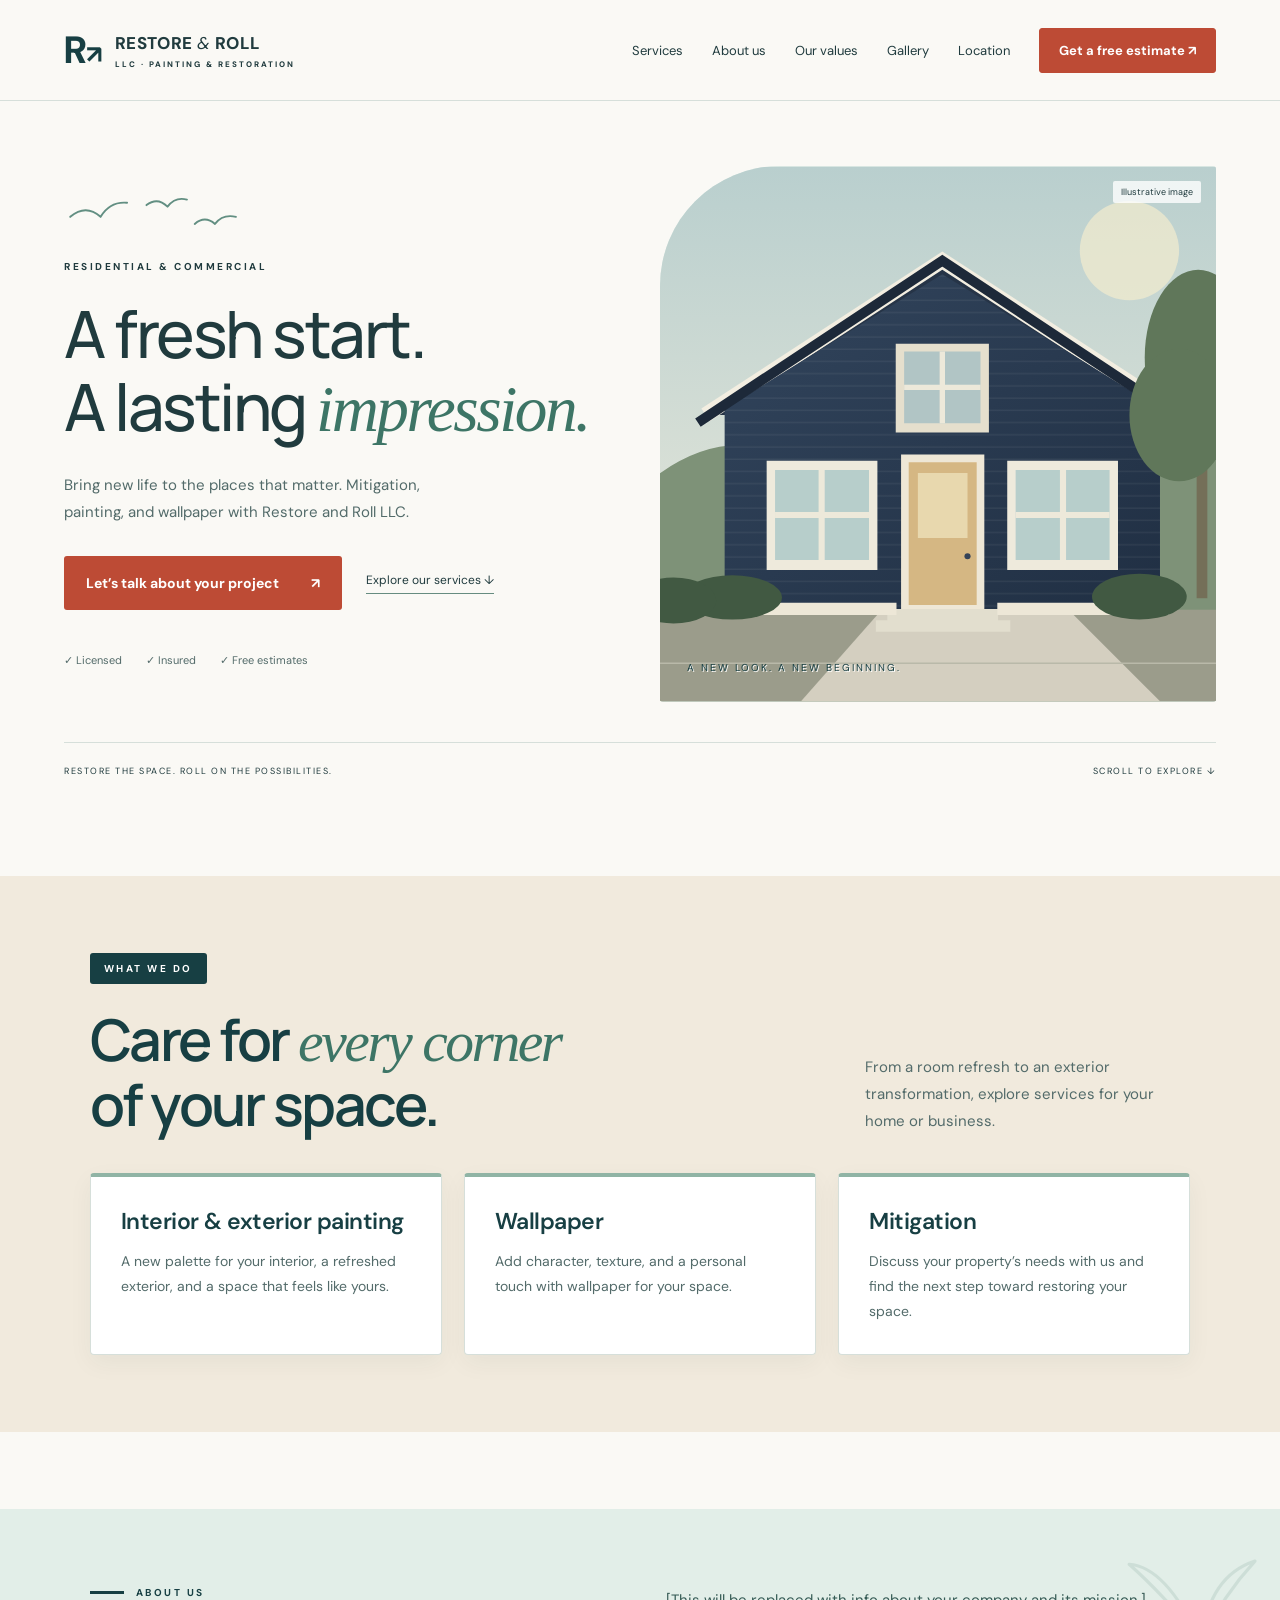
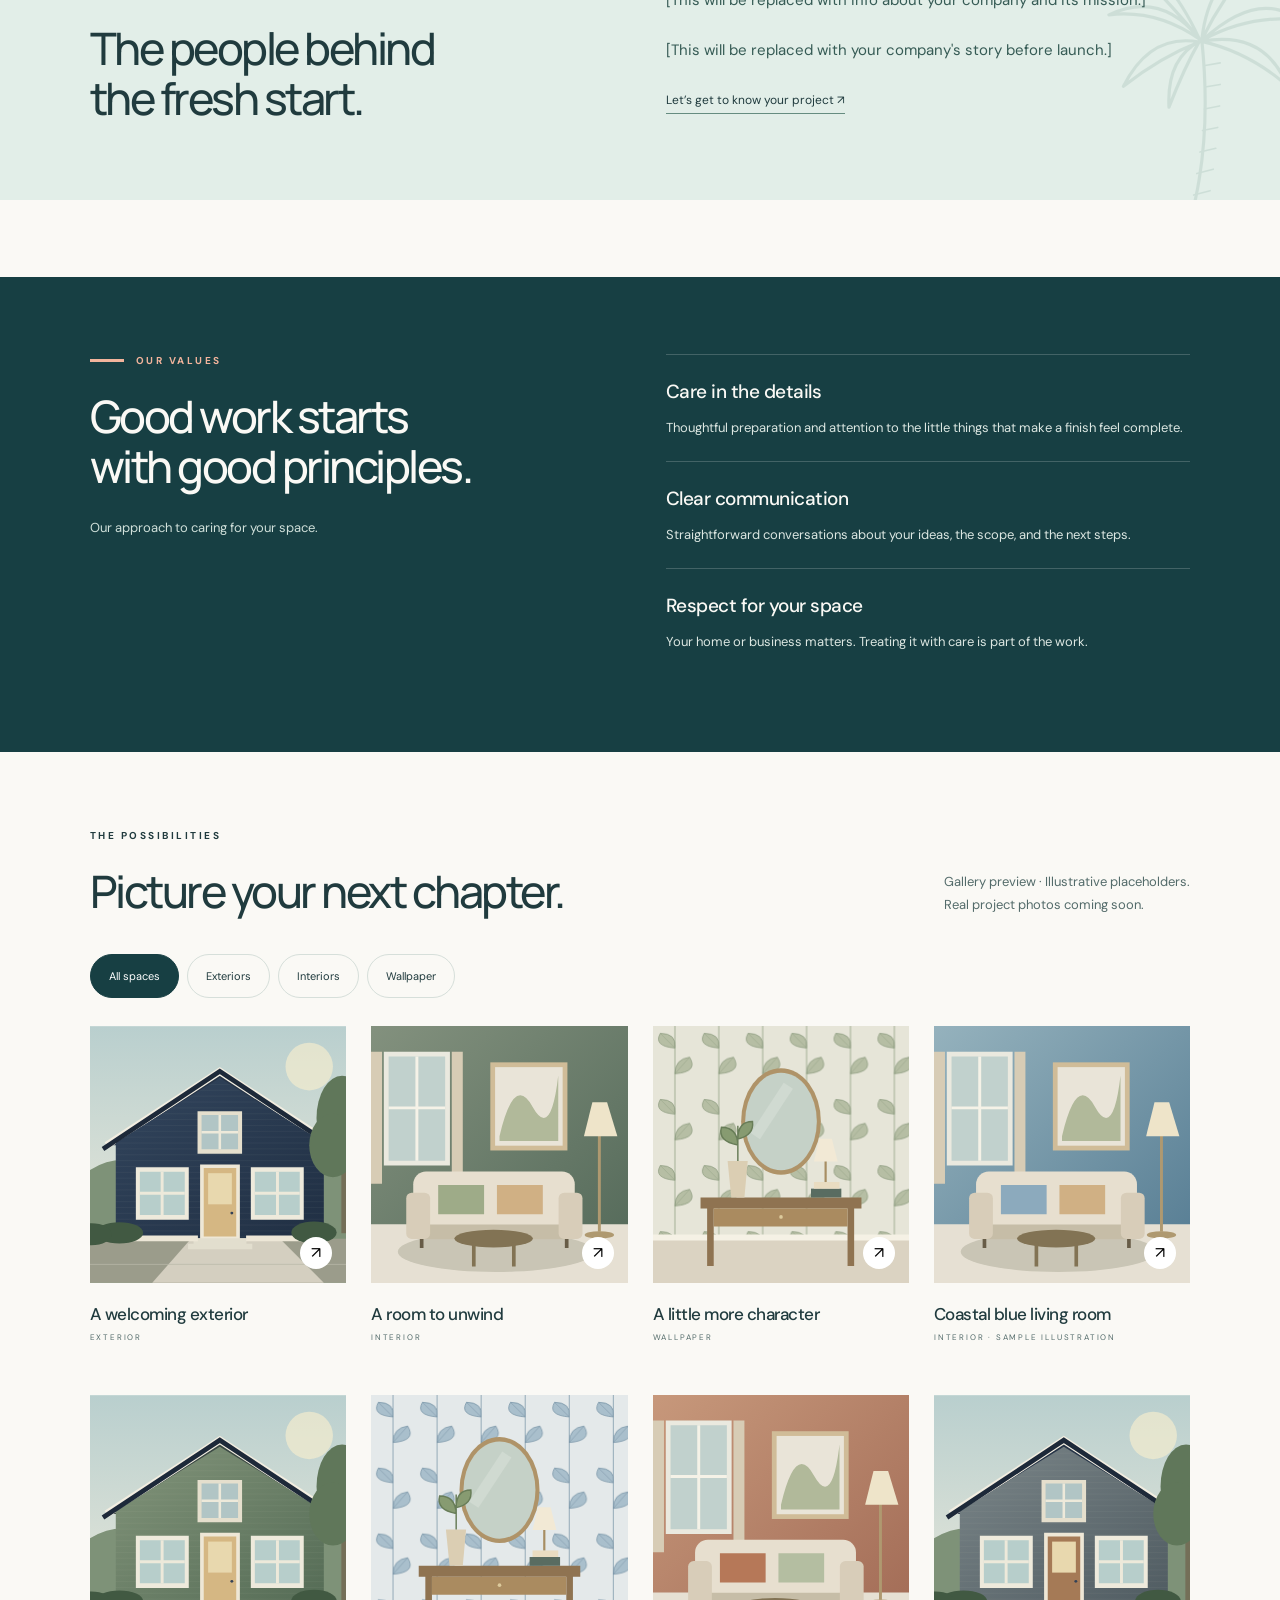
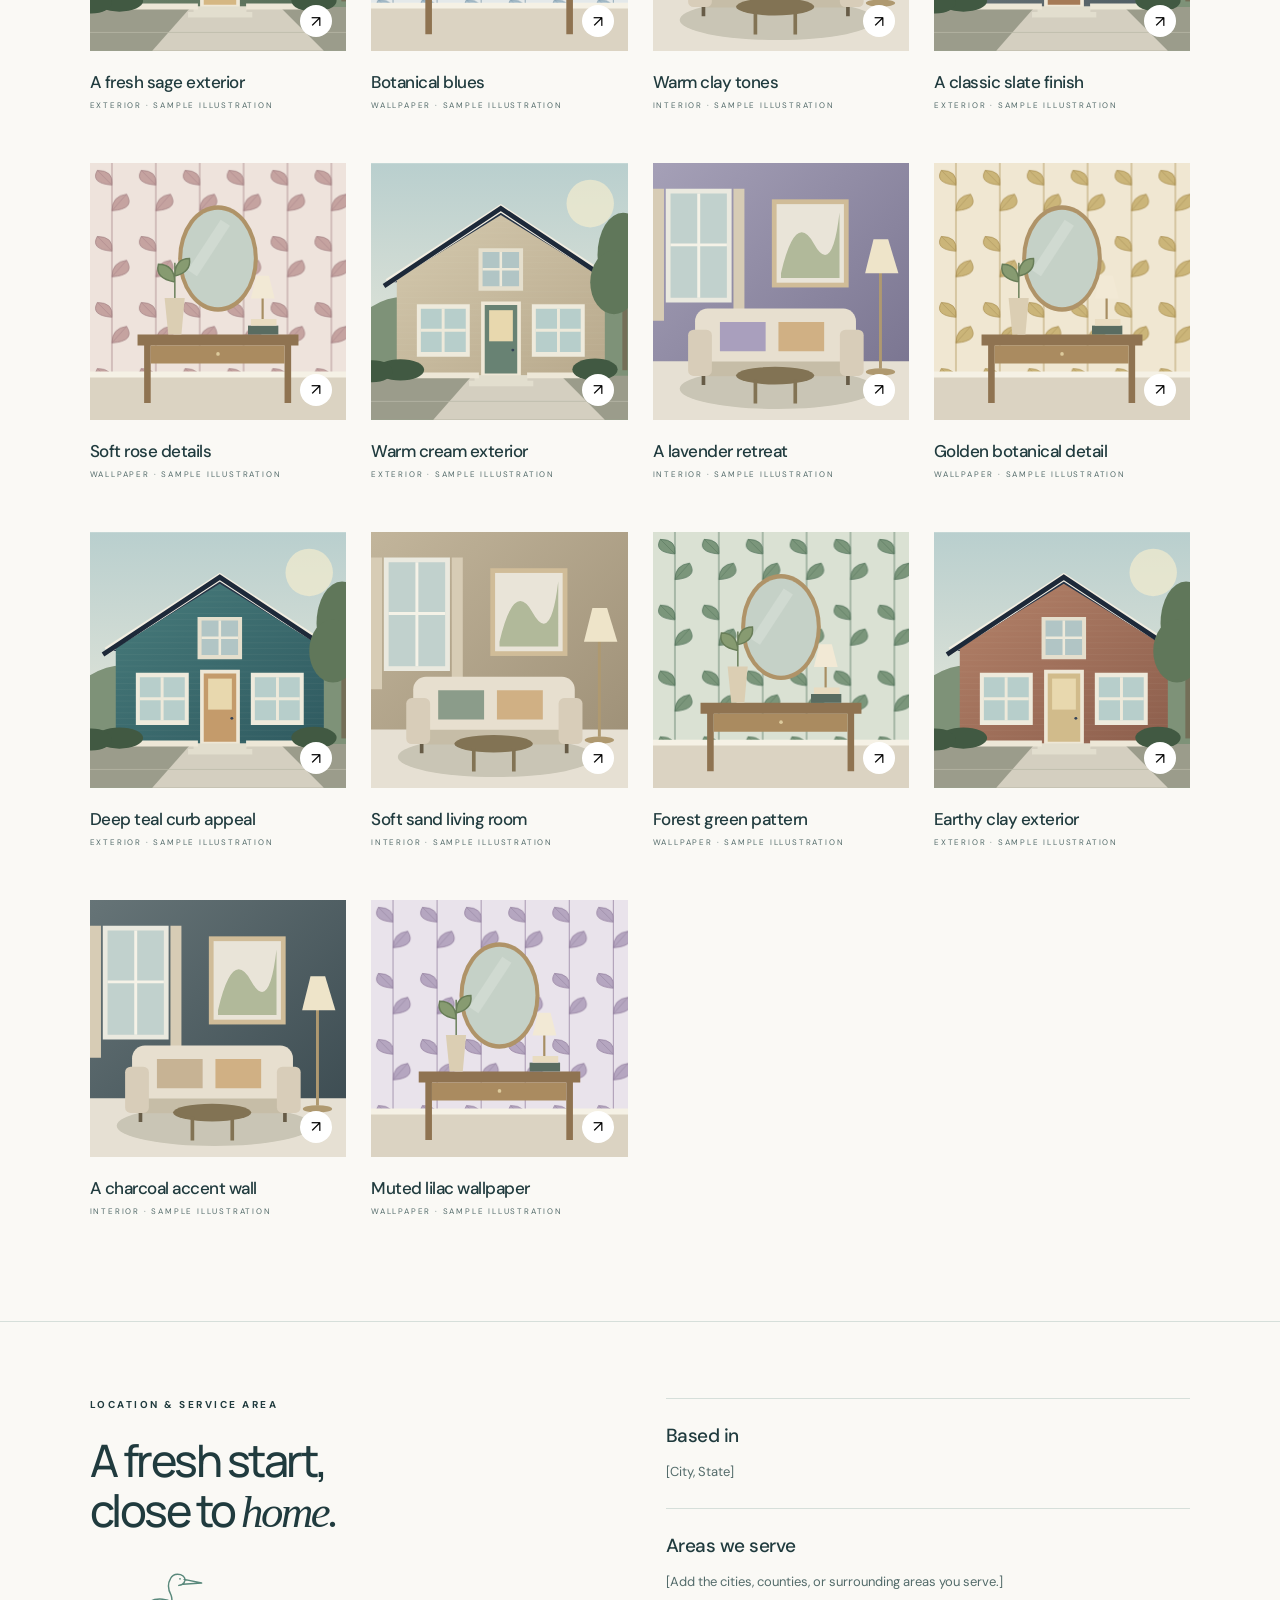
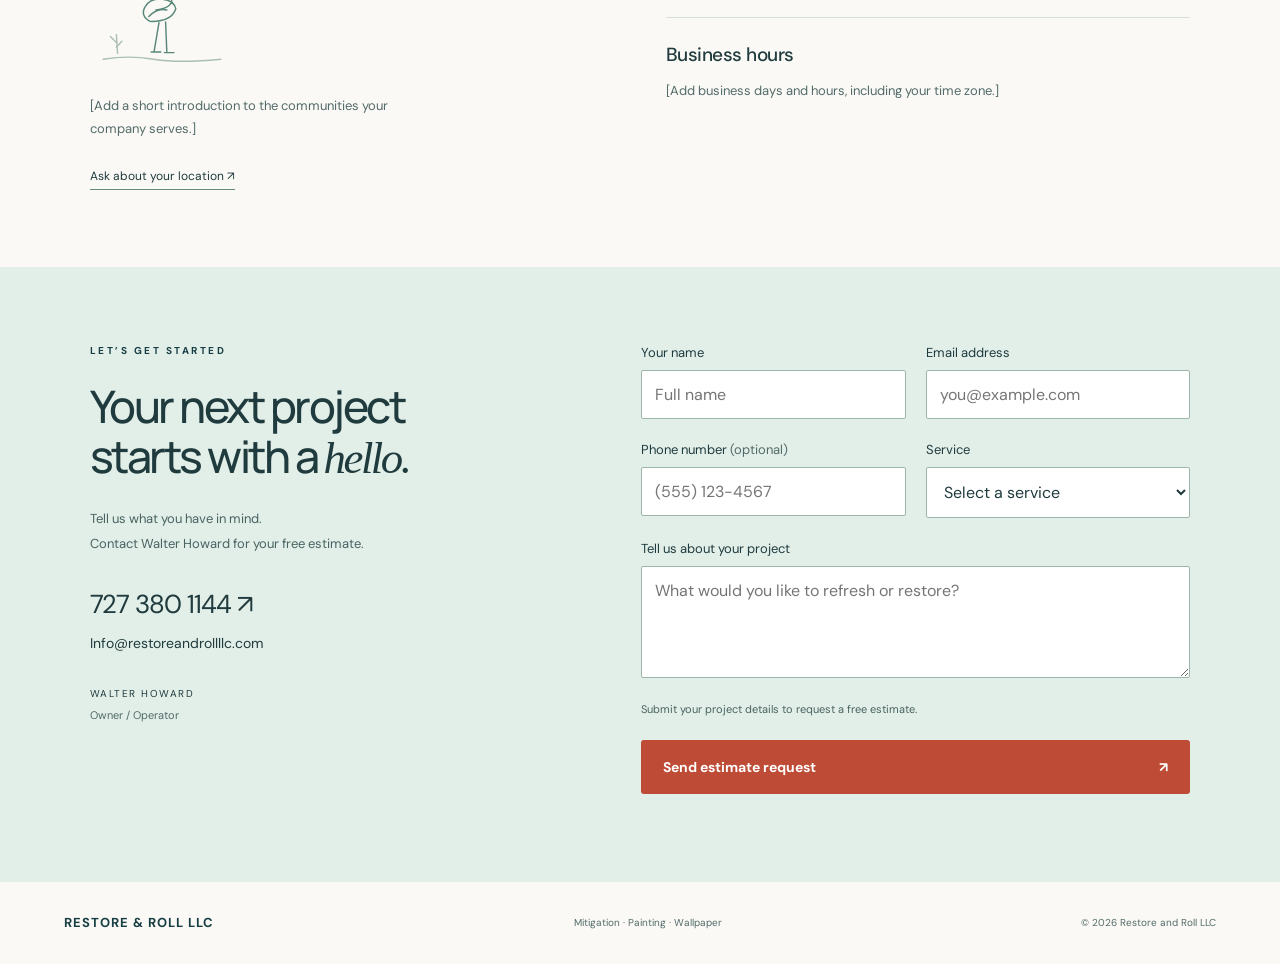
==== commit e2ac4edd: "inital commit" ====
--- a/index.html
+++ b/index.html
@@ -33,6 +33,7 @@
     <main>
       <section class="hero" id="home">
         <div class="hero-copy">
+          <img class="coastal-birds" src="assets/coastal-birds.svg" alt="" aria-hidden="true" width="180" height="47" />
           <p class="eyebrow">RESIDENTIAL & COMMERCIAL</p>
           <h1>A fresh start.<br />A lasting <em>impression.</em></h1>
           <p class="intro">
@@ -549,6 +550,7 @@
         <div class="location-intro">
           <p class="eyebrow">LOCATION & SERVICE AREA</p>
           <h2 id="location-heading">A fresh start,<br />close to <em>home.</em></h2>
+          <img class="coastal-egret" src="assets/coastal-egret.svg" alt="" aria-hidden="true" width="144" height="108" loading="lazy" />
           <p>
             [Add a short introduction to the communities your company serves.]
           </p>
--- a/styles.css
+++ b/styles.css
@@ -1,11 +1,19 @@
 @import url("https://fonts.googleapis.com/css2?family=DM+Sans:wght@400;500;600;700&family=Manrope:wght@400;500;600;700;800&display=swap");
 :root {
-  --navy: #202e48;
-  --ink: #252f3b;
-  --muted: #657078;
-  --paper: #f7f7f2;
-  --lime: #dde7a8;
-  --line: #daddd6;
+  /* Coastal neutrals, sea glass, and one warm action color. */
+  --charcoal: #173f43;
+  --ink: #203b3e;
+  --muted: #536b6a;
+  --paper: #faf9f5;
+  --sage: #c8ded4;
+  --cream: #f1eadd;
+  --peach: #f2b49c;
+  --coral: #bd4b35;
+  --coral-hover: #a43e2b;
+  --line: #d6dfda;
+  --sea-glass: #e2eee8;
+  --sand: #f1eadd;
+  --white: #ffffff;
 }
 
 * {
@@ -45,7 +53,7 @@
 }
 
 :focus-visible {
-  outline: 3px solid #758a39;
+  outline: 3px solid #bd4b35;
   outline-offset: 5px;
 }
 
@@ -69,7 +77,7 @@
 
 .brand-icon {
   font-size: 38px;
-  color: var(--navy);
+  color: var(--charcoal);
   position: relative;
 }
 
@@ -96,7 +104,7 @@
 }
 
 .nav-cta {
-  border: 1px solid var(--navy);
+  border: 1px solid var(--charcoal);
   padding: 13px 19px;
   border-radius: 3px;
 }
@@ -149,7 +157,7 @@
 }
 
 h1 em {
-  color: #697b46;
+  color: #bd4b35;
 }
 
 .intro {
@@ -168,7 +176,7 @@
 }
 
 .button {
-  background: var(--navy);
+  background: var(--charcoal);
   color: white;
   padding: 18px 22px;
   border: 0;
@@ -181,12 +189,12 @@
 }
 
 .button:hover {
-  background: #344768;
+  background: #24565a;
 }
 
 .text-link {
   font-size: 12px;
-  border-bottom: 1px solid #a9b098;
+  border-bottom: 1px solid #668c80;
   padding-bottom: 5px;
 }
 
@@ -195,13 +203,13 @@
   gap: 24px;
   font-size: 11px;
   margin-top: 43px;
-  color: #59644f;
+  color: #536b6a;
 }
 
 .hero-image {
   position: relative;
   min-height: 450px;
-  background: #c8d1ce;
+  background: #e2eee8;
   border-radius: 120px 3px 3px 3px;
   overflow: hidden;
 }
@@ -220,7 +228,7 @@
   left: 27px;
   font-size: 10px;
   letter-spacing: 2px;
-  color: navy;
+  color: var(--charcoal);
   text-shadow: 1px 1px 0 white;
 }
 
@@ -282,7 +290,7 @@
 
 .number {
   font-size: 11px;
-  color: #7b865e;
+  color: #536b6a;
   display: block;
   margin-bottom: 35px;
 }
@@ -303,7 +311,7 @@
 }
 
 .values {
-  background: var(--navy);
+  background: var(--charcoal);
   color: var(--paper);
   display: grid;
   grid-template-columns: 1fr 1fr;
@@ -311,11 +319,11 @@
 }
 
 .values .eyebrow {
-  color: var(--lime);
+  color: var(--sage);
 }
 
 .values-note {
-  color: #b9c2ce;
+  color: #d0e0da;
   font-size: 13px;
   line-height: 1.8;
   margin-top: 25px;
@@ -330,12 +338,12 @@
 
 .value-list article > span {
   font-size: 11px;
-  color: var(--lime);
+  color: var(--sage);
   padding-top: 4px;
 }
 
 .value-list p {
-  color: #c0c8d4;
+  color: #dce7e2;
   margin-bottom: 10px;
   max-width: 100%;
 }
@@ -358,9 +366,9 @@
 }
 
 .filters button.active {
-  background: var(--navy);
+  background: var(--charcoal);
   color: white;
-  border-color: var(--navy);
+  border-color: var(--charcoal);
 }
 
 .gallery-grid {
@@ -382,7 +390,7 @@
   padding: 0;
   width: 100%;
   height: 300px;
-  background: #e4e5db;
+  background: #e6eeea;
   position: relative;
   overflow: hidden;
   cursor: zoom-in;
@@ -428,7 +436,7 @@
 }
 
 .contact {
-  background: #e9ecdf;
+  background: #e2eee8;
   display: grid;
   grid-template-columns: 1fr 1.1fr;
   gap: 70px;
@@ -437,7 +445,7 @@
 .contact-info > p:not(.eyebrow):not(.owner) {
   font-size: 13px;
   line-height: 1.9;
-  color: #59634f;
+  color: #496360;
   margin-top: 24px;
 }
 
@@ -489,8 +497,8 @@
   width: 100%;
   display: block;
   margin-top: 9px;
-  border: 1px solid #c7cdbe;
-  background: #f7f8f0;
+  border: 1px solid #9eb5ac;
+  background: #ffffff;
   border-radius: 2px;
   padding: 13px;
   font-size: 12px;
@@ -506,7 +514,7 @@
 #form-status {
   font-size: 11px;
   line-height: 1.7;
-  color: #59634f;
+  color: #496360;
 }
 
 form .button {
@@ -528,7 +536,7 @@
 .footer-brand {
   font-size: 13px;
   letter-spacing: 1px;
-  color: var(--navy);
+  color: var(--charcoal);
   font-weight: 700;
 }
 
@@ -541,7 +549,7 @@
 }
 
 dialog::backdrop {
-  background: #132033dd;
+  background: #173f43ee;
 }
 
 dialog img {
@@ -559,7 +567,7 @@
   display: block;
   margin: 0 0 10px auto;
   border: 0;
-  background: var(--navy);
+  background: var(--charcoal);
   color: white;
   padding: 10px;
   cursor: pointer;
@@ -731,7 +739,7 @@
   display: grid;
   grid-template-columns: 1fr 1fr;
   gap: 60px;
-  background: #dde5cf;
+  background: #e2eee8;
 }
 
 .about-copy p {
@@ -830,40 +838,40 @@
 }
 
 .about .eyebrow {
-  color: var(--navy);
+  color: var(--charcoal);
 }
 
 .about-copy p {
-  color: #485342;
+  color: #365b55;
 }
 
 /* Featured services section */
 .services {
-  background: #eeefe5;
+  background: #f1eadd;
 }
 
 .services .eyebrow {
   display: inline-block;
   padding: 9px 14px;
   border-radius: 3px;
-  background: var(--navy);
-  color: var(--lime);
+  background: var(--charcoal);
+  color: var(--sage);
 }
 
 .services h2 {
-  color: var(--navy);
+  color: var(--charcoal);
   font-size: clamp(36px, 4.5vw, 64px);
   font-weight: 600;
   line-height: 1.08;
 }
 
 .services h2 em {
-  color: #52663a;
+  color: #bd4b35;
 }
 
 .services .section-top > p {
   font-size: 15px;
-  color: #4d5860;
+  color: #536b6a;
 }
 
 .services .service-grid {
@@ -875,10 +883,10 @@
   margin: 0;
   padding: 30px;
   background: var(--paper);
-  border: 1px solid #d3d9c8;
-  border-top: 4px solid #839661;
+  border: 1px solid #d6dfda;
+  border-top: 4px solid #c8ded4;
   border-radius: 4px;
-  box-shadow: 0 8px 24px rgb(32 46 72 / 5%);
+  box-shadow: 0 8px 24px rgb(23 63 67 / 5%);
 }
 
 .services .number {
@@ -888,15 +896,15 @@
   width: 48px;
   height: 48px;
   margin-bottom: 28px;
-  background: var(--lime);
-  color: var(--navy);
+  background: var(--sage);
+  color: var(--charcoal);
   border-radius: 50%;
   font-size: 14px;
   font-weight: 700;
 }
 
 .services h3 {
-  color: var(--navy);
+  color: var(--charcoal);
   font-size: 23px;
   font-weight: 600;
   line-height: 1.3;
@@ -929,7 +937,7 @@
 }
 
 
-/* Cream background visible between the main content sections. */
+/* Ivory background visible between the main content sections. */
 .services,
 .about,
 .values {
@@ -1122,7 +1130,7 @@
     border: 1px solid var(--line);
     border-radius: 3px;
     background: var(--paper);
-    color: var(--navy);
+    color: var(--charcoal);
     padding: 10px 12px;
     font-size: 13px;
     cursor: pointer;
@@ -1145,7 +1153,7 @@
     padding: 20px 5%;
     background: var(--paper);
     border-bottom: 1px solid var(--line);
-    box-shadow: 0 12px 20px rgb(32 46 72 / 8%);
+    box-shadow: 0 12px 20px rgb(23 63 67 / 8%);
   }
 
   #navigation.open {
@@ -1290,3 +1298,128 @@
     transition: none;
   }
 }
+
+/* Coastal Florida palette: quiet surfaces and clear primary actions. */
+.button,
+.nav-cta {
+  background: var(--coral);
+  color: var(--white);
+  border-color: var(--coral);
+  font-weight: 700;
+}
+
+.button:hover,
+.nav-cta:hover {
+  background: var(--coral-hover);
+  border-color: var(--coral-hover);
+}
+
+.filters button.active {
+  background: var(--charcoal);
+  color: var(--white);
+  border-color: var(--charcoal);
+}
+
+.filters button:not(.active):hover {
+  background: var(--sea-glass);
+  border-color: #9eb5ac;
+}
+
+.services .eyebrow {
+  background: var(--charcoal);
+  color: var(--white);
+}
+
+.services .service-grid article {
+  background: var(--white);
+  border-top-color: #90b4a5;
+}
+
+.services h2 em,
+h1 em {
+  color: #3d7566;
+}
+
+.values {
+  background: var(--charcoal);
+  color: var(--paper);
+}
+
+.values .eyebrow {
+  color: var(--peach);
+}
+
+.contact .eyebrow {
+  color: var(--charcoal);
+}
+
+.text-link:hover,
+.contact-info > a:hover {
+  color: var(--coral);
+}
+
+:focus-visible {
+  outline-color: var(--coral);
+}
+
+::selection {
+  background: var(--sage);
+  color: var(--charcoal);
+}
+
+/* Quiet Florida accents: original vector palms and coastal birds. */
+.coastal-birds {
+  display: block;
+  width: clamp(130px, 14vw, 180px);
+  height: auto;
+  margin: 0 0 22px;
+  opacity: .8;
+  pointer-events: none;
+}
+
+.about {
+  position: relative;
+  isolation: isolate;
+  overflow: hidden;
+}
+
+.about::after {
+  content: "";
+  position: absolute;
+  z-index: -1;
+  right: -30px;
+  bottom: -35px;
+  width: clamp(180px, 24vw, 330px);
+  height: 100%;
+  max-height: 430px;
+  background: url("assets/coastal-palm.svg") no-repeat right bottom / contain;
+  opacity: .12;
+  pointer-events: none;
+}
+
+.coastal-egret {
+  display: block;
+  width: 144px;
+  height: auto;
+  margin: 24px 0 4px;
+  opacity: .85;
+  pointer-events: none;
+}
+
+@media (max-width: 600px) {
+  .coastal-birds {
+    width: 130px;
+    margin-bottom: 18px;
+  }
+
+  .about::after {
+    right: -45px;
+    width: 210px;
+    height: 290px;
+    opacity: .09;
+  }
+
+  .coastal-egret {
+    width: 120px;
+  }
+}
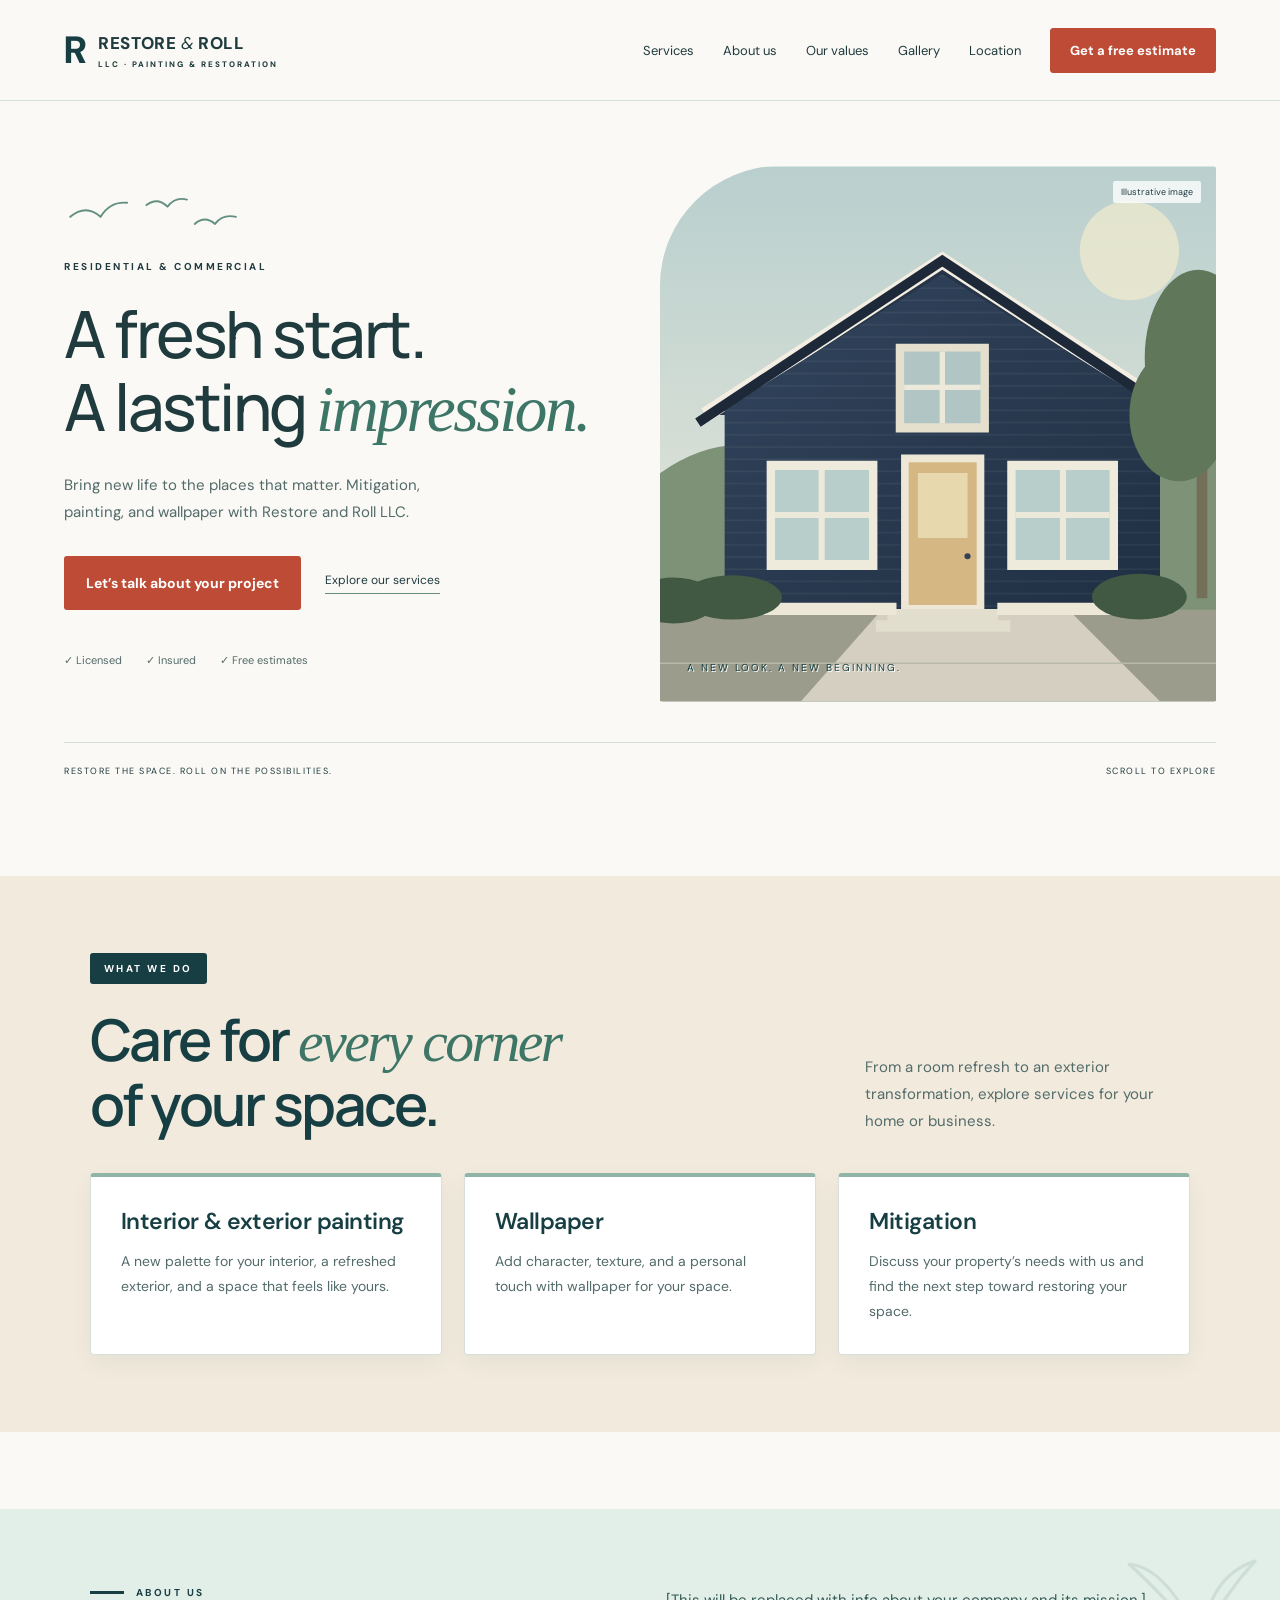
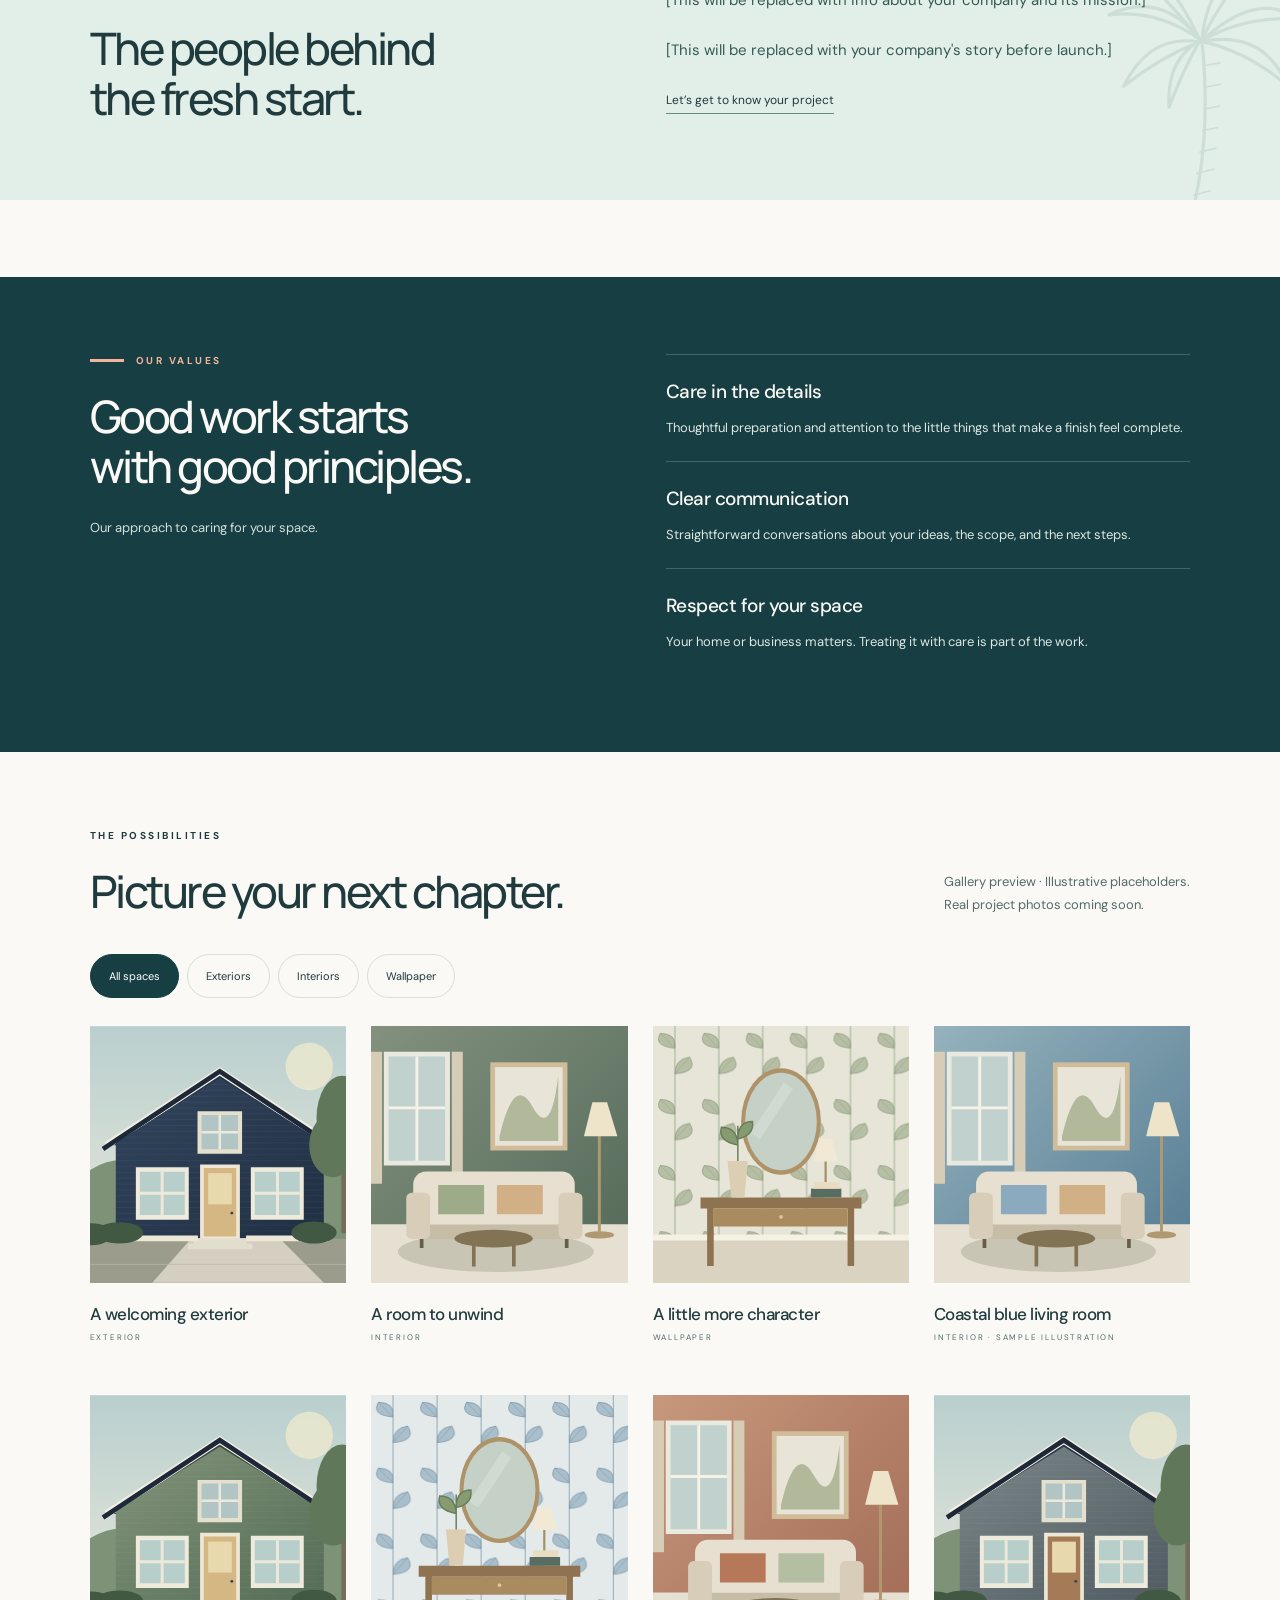
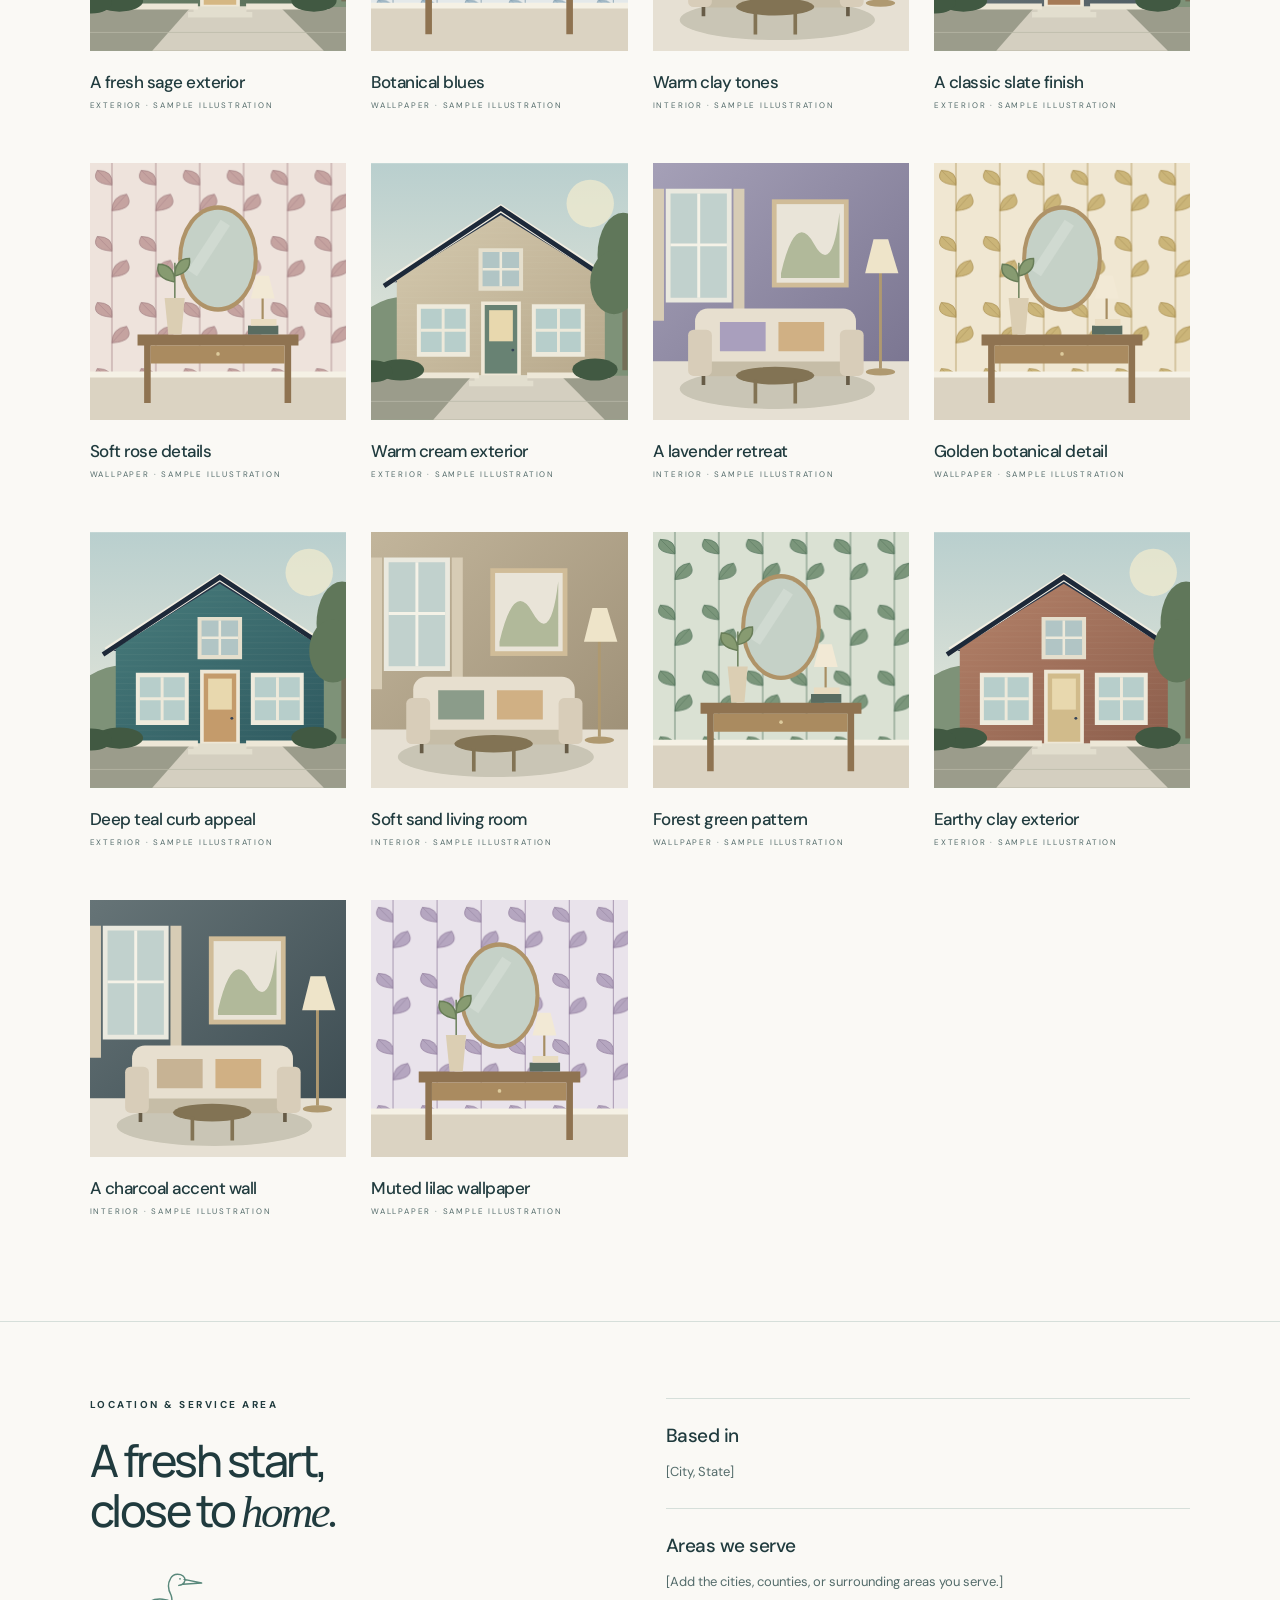
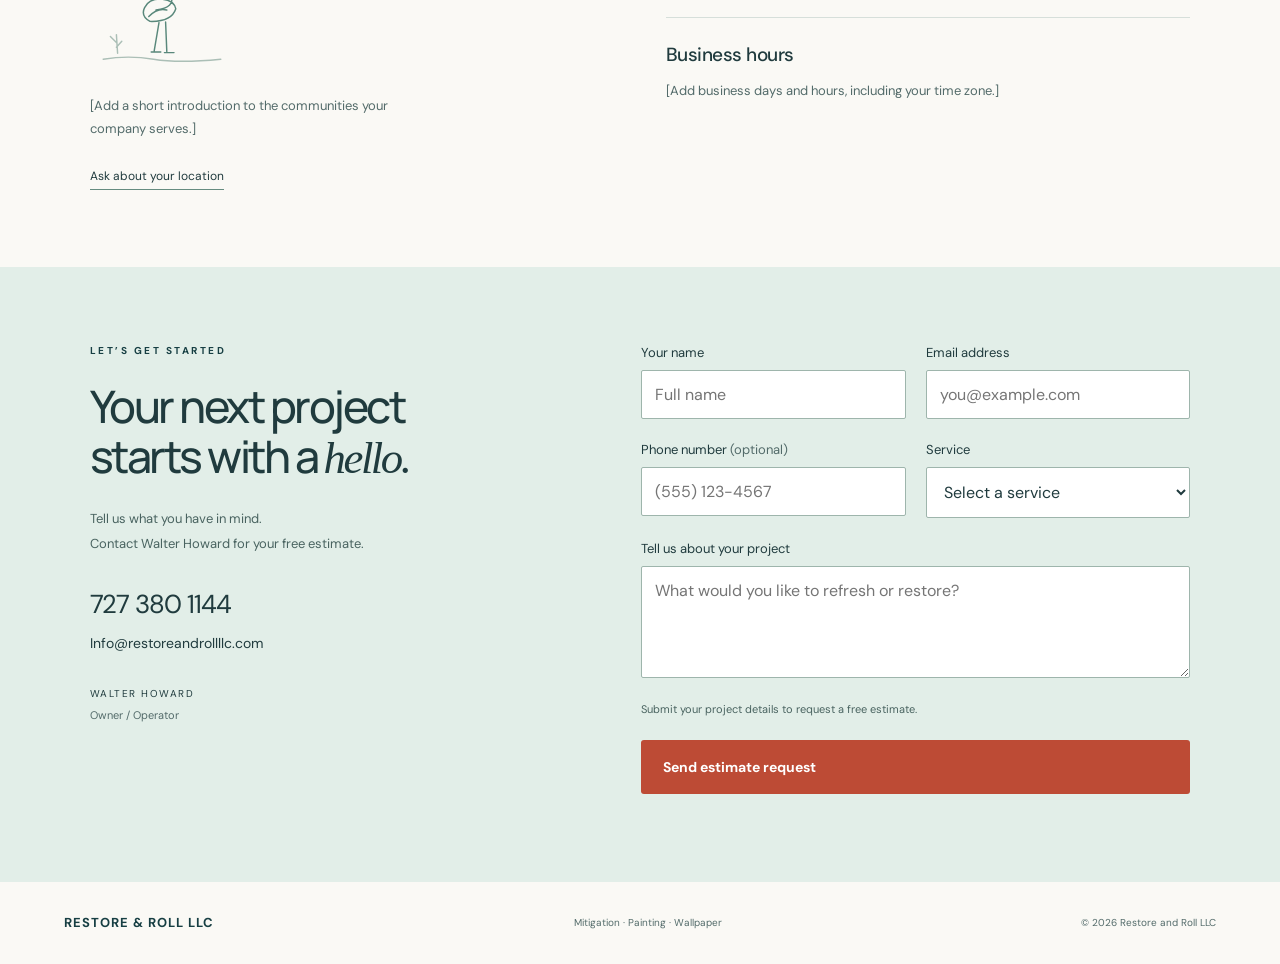
==== commit 759e5601: "Remove arrow decorations from buttons and logo" ====
--- a/index.html
+++ b/index.html
@@ -14,7 +14,7 @@
   <body>
     <header>
       <a class="brand" href="#home" aria-label="Restore and Roll home"
-        ><span class="brand-icon">R<span>↗</span></span
+        ><span class="brand-icon">R</span
         ><span
           >RESTORE <i>&</i> ROLL<small
             >LLC · PAINTING & RESTORATION</small
@@ -27,7 +27,7 @@
         <a href="#services">Services</a><a href="#about">About us</a
         ><a href="#values">Our values</a><a href="#gallery">Gallery</a
         ><a href="#location">Location</a
-        ><a class="nav-cta" href="#contact">Get a free estimate ↗</a>
+        ><a class="nav-cta" href="#contact">Get a free estimate</a>
       </nav>
     </header>
     <main>
@@ -42,8 +42,8 @@
           </p>
           <div class="actions">
             <a class="button" href="#contact"
-              >Let’s talk about your project <span>↗</span></a
-            ><a class="text-link" href="#services">Explore our services ↓</a>
+              >Let’s talk about your project </a
+            ><a class="text-link" href="#services">Explore our services</a>
           </div>
           <div class="hero-note">
             <span>✓ Licensed</span><span>✓ Insured</span
@@ -59,7 +59,7 @@
         </div>
         <div class="hero-bottom">
           <span>RESTORE THE SPACE. ROLL ON THE POSSIBILITIES.</span
-          ><span>SCROLL TO EXPLORE ↓</span>
+          ><span>SCROLL TO EXPLORE</span>
         </div>
       </section>
       <section class="section services" id="services">
@@ -112,7 +112,7 @@
             [This will be replaced with your company's story before launch.]
           </p>
           <a class="text-link" href="#contact"
-            >Let’s get to know your project ↗</a
+            >Let’s get to know your project</a
           >
         </div>
       </section>
@@ -184,7 +184,7 @@
                 src="assets/exterior.svg"
                 alt="Illustrated home with navy siding and cream trim"
                 loading="lazy"
-              /><span>↗</span>
+              />
             </button>
             <figcaption>
               <h3>A welcoming exterior</h3>
@@ -202,7 +202,7 @@
                 src="assets/interior.svg"
                 alt="Illustrated warm neutral living room with green accent wall"
                 loading="lazy"
-              /><span>↗</span>
+              />
             </button>
             <figcaption>
               <h3>A room to unwind</h3>
@@ -220,7 +220,7 @@
                 src="assets/wallpaper.svg"
                 alt="Illustrated botanical wallpaper and console table"
                 loading="lazy"
-              /><span>↗</span>
+              />
             </button>
             <figcaption>
               <h3>A little more character</h3>
@@ -243,7 +243,7 @@
                 width="700"
                 height="700"
               />
-              <span>↗</span>
+
             </button>
             <figcaption>
               <h3>Coastal blue living room</h3>
@@ -265,7 +265,7 @@
                 width="700"
                 height="700"
               />
-              <span>↗</span>
+
             </button>
             <figcaption>
               <h3>A fresh sage exterior</h3>
@@ -287,7 +287,7 @@
                 width="700"
                 height="700"
               />
-              <span>↗</span>
+
             </button>
             <figcaption>
               <h3>Botanical blues</h3>
@@ -309,7 +309,7 @@
                 width="700"
                 height="700"
               />
-              <span>↗</span>
+
             </button>
             <figcaption>
               <h3>Warm clay tones</h3>
@@ -331,7 +331,7 @@
                 width="700"
                 height="700"
               />
-              <span>↗</span>
+
             </button>
             <figcaption>
               <h3>A classic slate finish</h3>
@@ -353,7 +353,7 @@
                 width="700"
                 height="700"
               />
-              <span>↗</span>
+
             </button>
             <figcaption>
               <h3>Soft rose details</h3>
@@ -373,7 +373,7 @@
                 loading="lazy"
                 decoding="async"
               />
-              <span>↗</span>
+
             </button>
             <figcaption>
               <h3>Warm cream exterior</h3>
@@ -393,7 +393,7 @@
                 loading="lazy"
                 decoding="async"
               />
-              <span>↗</span>
+
             </button>
             <figcaption>
               <h3>A lavender retreat</h3>
@@ -413,7 +413,7 @@
                 loading="lazy"
                 decoding="async"
               />
-              <span>↗</span>
+
             </button>
             <figcaption>
               <h3>Golden botanical detail</h3>
@@ -433,7 +433,7 @@
                 loading="lazy"
                 decoding="async"
               />
-              <span>↗</span>
+
             </button>
             <figcaption>
               <h3>Deep teal curb appeal</h3>
@@ -453,7 +453,7 @@
                 loading="lazy"
                 decoding="async"
               />
-              <span>↗</span>
+
             </button>
             <figcaption>
               <h3>Soft sand living room</h3>
@@ -473,7 +473,7 @@
                 loading="lazy"
                 decoding="async"
               />
-              <span>↗</span>
+
             </button>
             <figcaption>
               <h3>Forest green pattern</h3>
@@ -493,7 +493,7 @@
                 loading="lazy"
                 decoding="async"
               />
-              <span>↗</span>
+
             </button>
             <figcaption>
               <h3>Earthy clay exterior</h3>
@@ -513,7 +513,7 @@
                 loading="lazy"
                 decoding="async"
               />
-              <span>↗</span>
+
             </button>
             <figcaption>
               <h3>A charcoal accent wall</h3>
@@ -533,7 +533,7 @@
                 loading="lazy"
                 decoding="async"
               />
-              <span>↗</span>
+
             </button>
             <figcaption>
               <h3>Muted lilac wallpaper</h3>
@@ -554,7 +554,7 @@
           <p>
             [Add a short introduction to the communities your company serves.]
           </p>
-          <a class="text-link" href="#contact">Ask about your location ↗</a>
+          <a class="text-link" href="#contact">Ask about your location</a>
         </div>
         <div class="location-details">
           <!-- Replace these placeholders with confirmed business details. -->
@@ -587,7 +587,7 @@
             Tell us what you have in mind.<br />Contact Walter Howard for your
             free estimate.
           </p>
-          <a class="contact-phone" href="tel:+17273801144">727 380 1144 ↗</a
+          <a class="contact-phone" href="tel:+17273801144">727 380 1144</a
           ><a href="mailto:Info@restoreandrollllc.com"
             >Info@restoreandrollllc.com</a
           >
@@ -649,7 +649,7 @@
             Submit your project details to request a free estimate.
           </p>
           <button class="button" type="submit">
-            Send estimate request <span>↗</span>
+            Send estimate request
           </button>
           <p id="form-status" role="status" aria-live="polite"></p>
         </form>
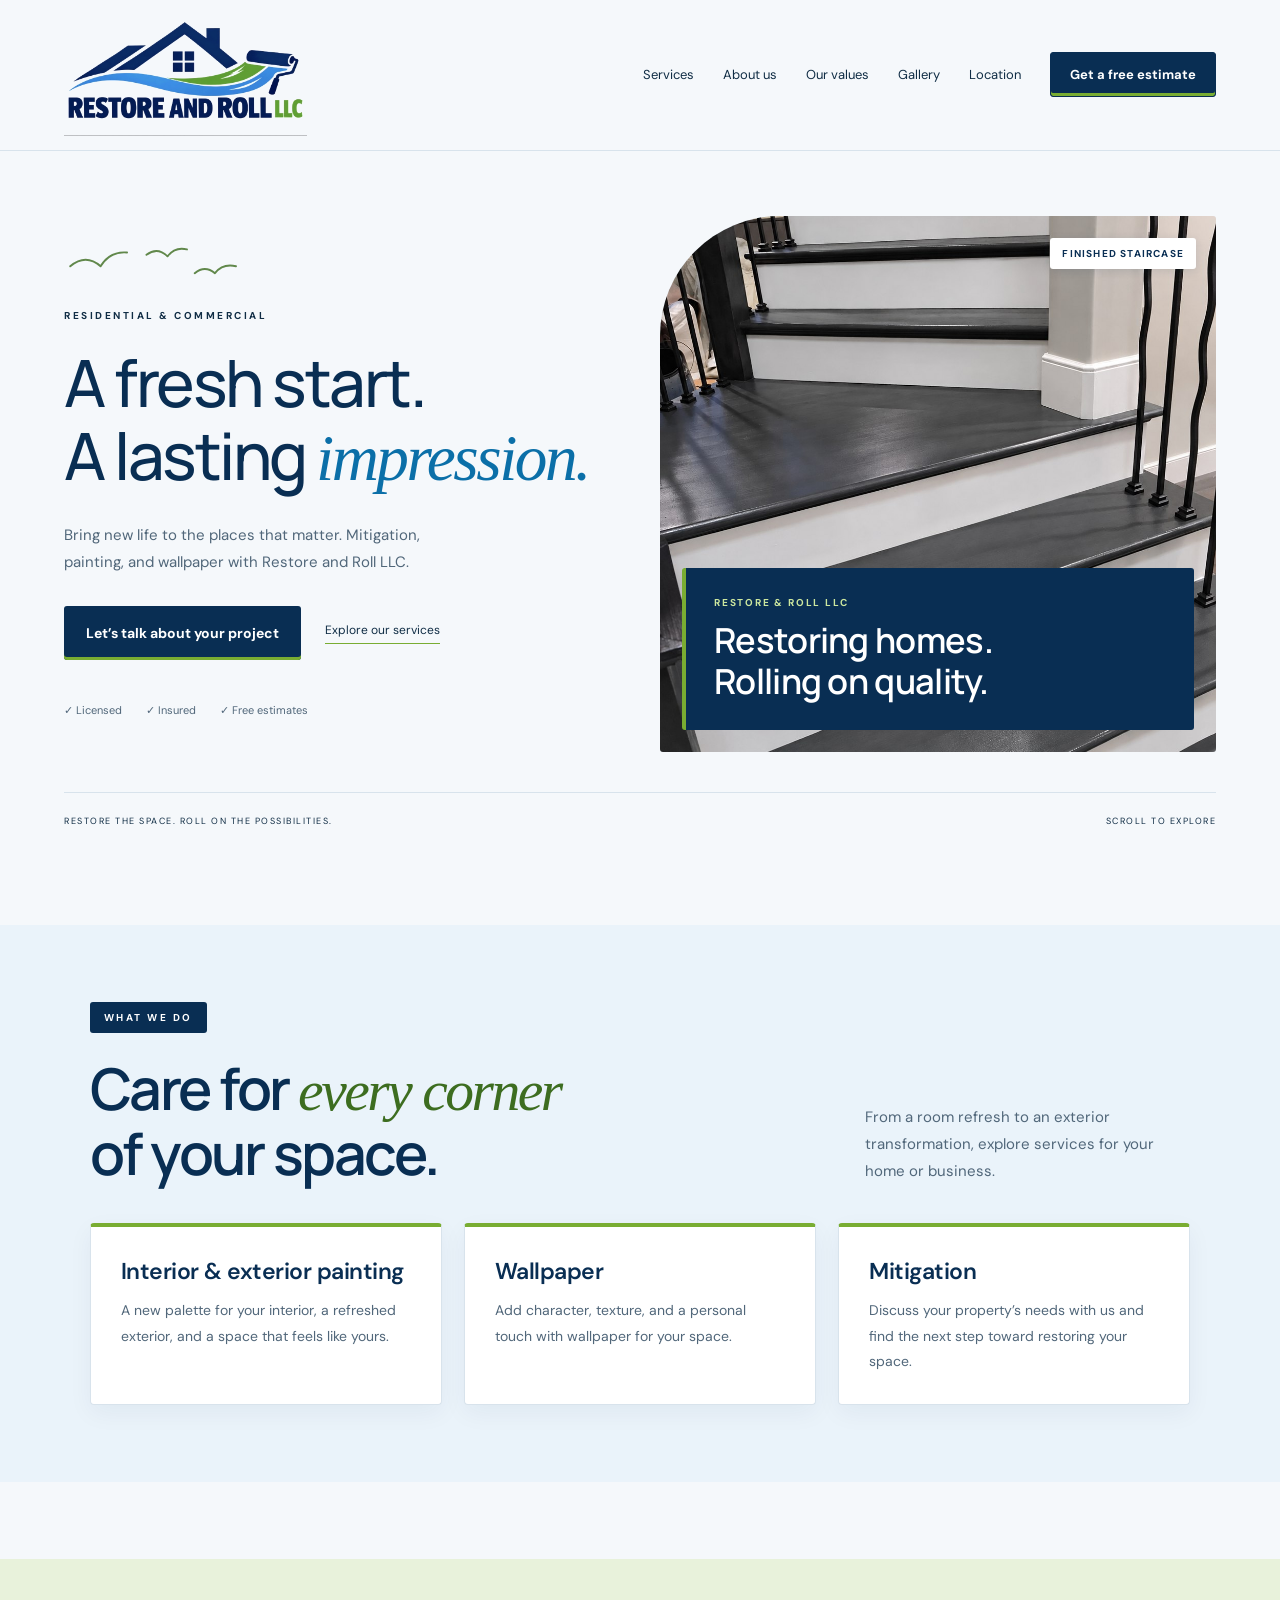
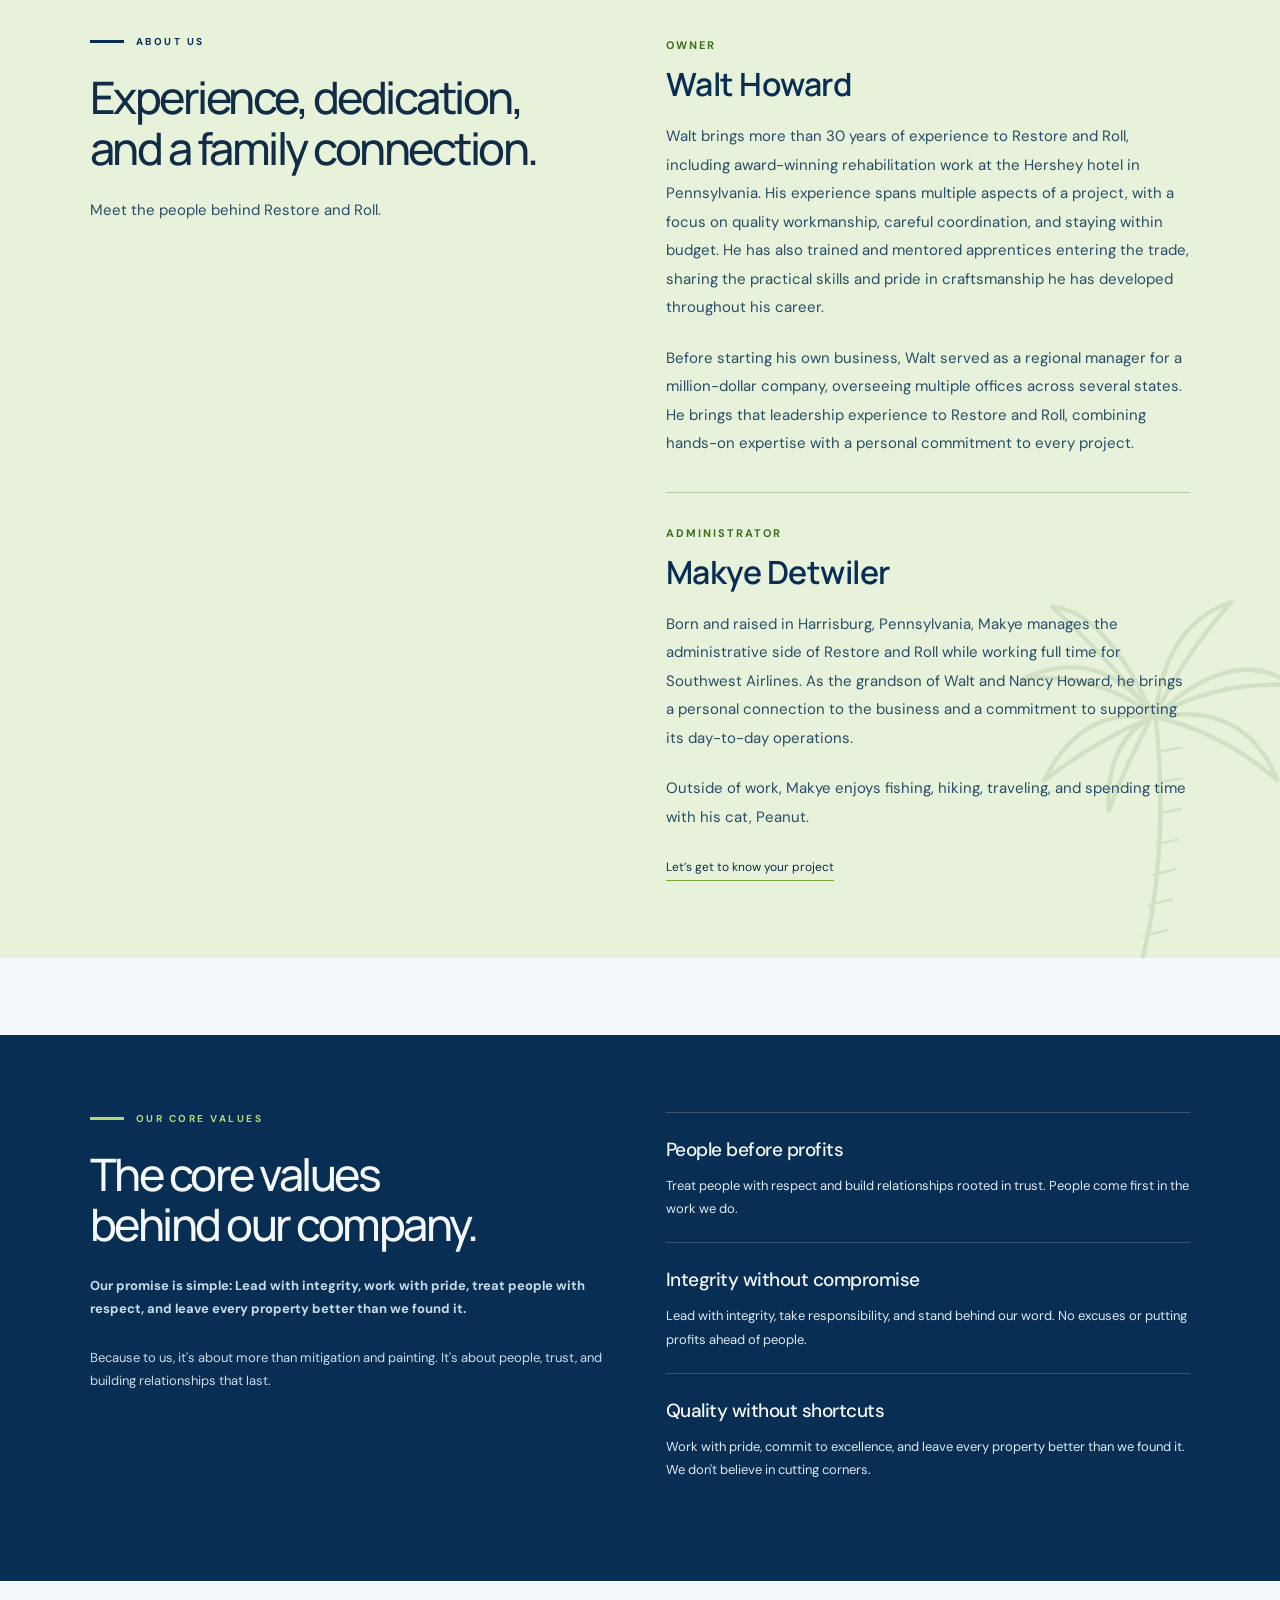
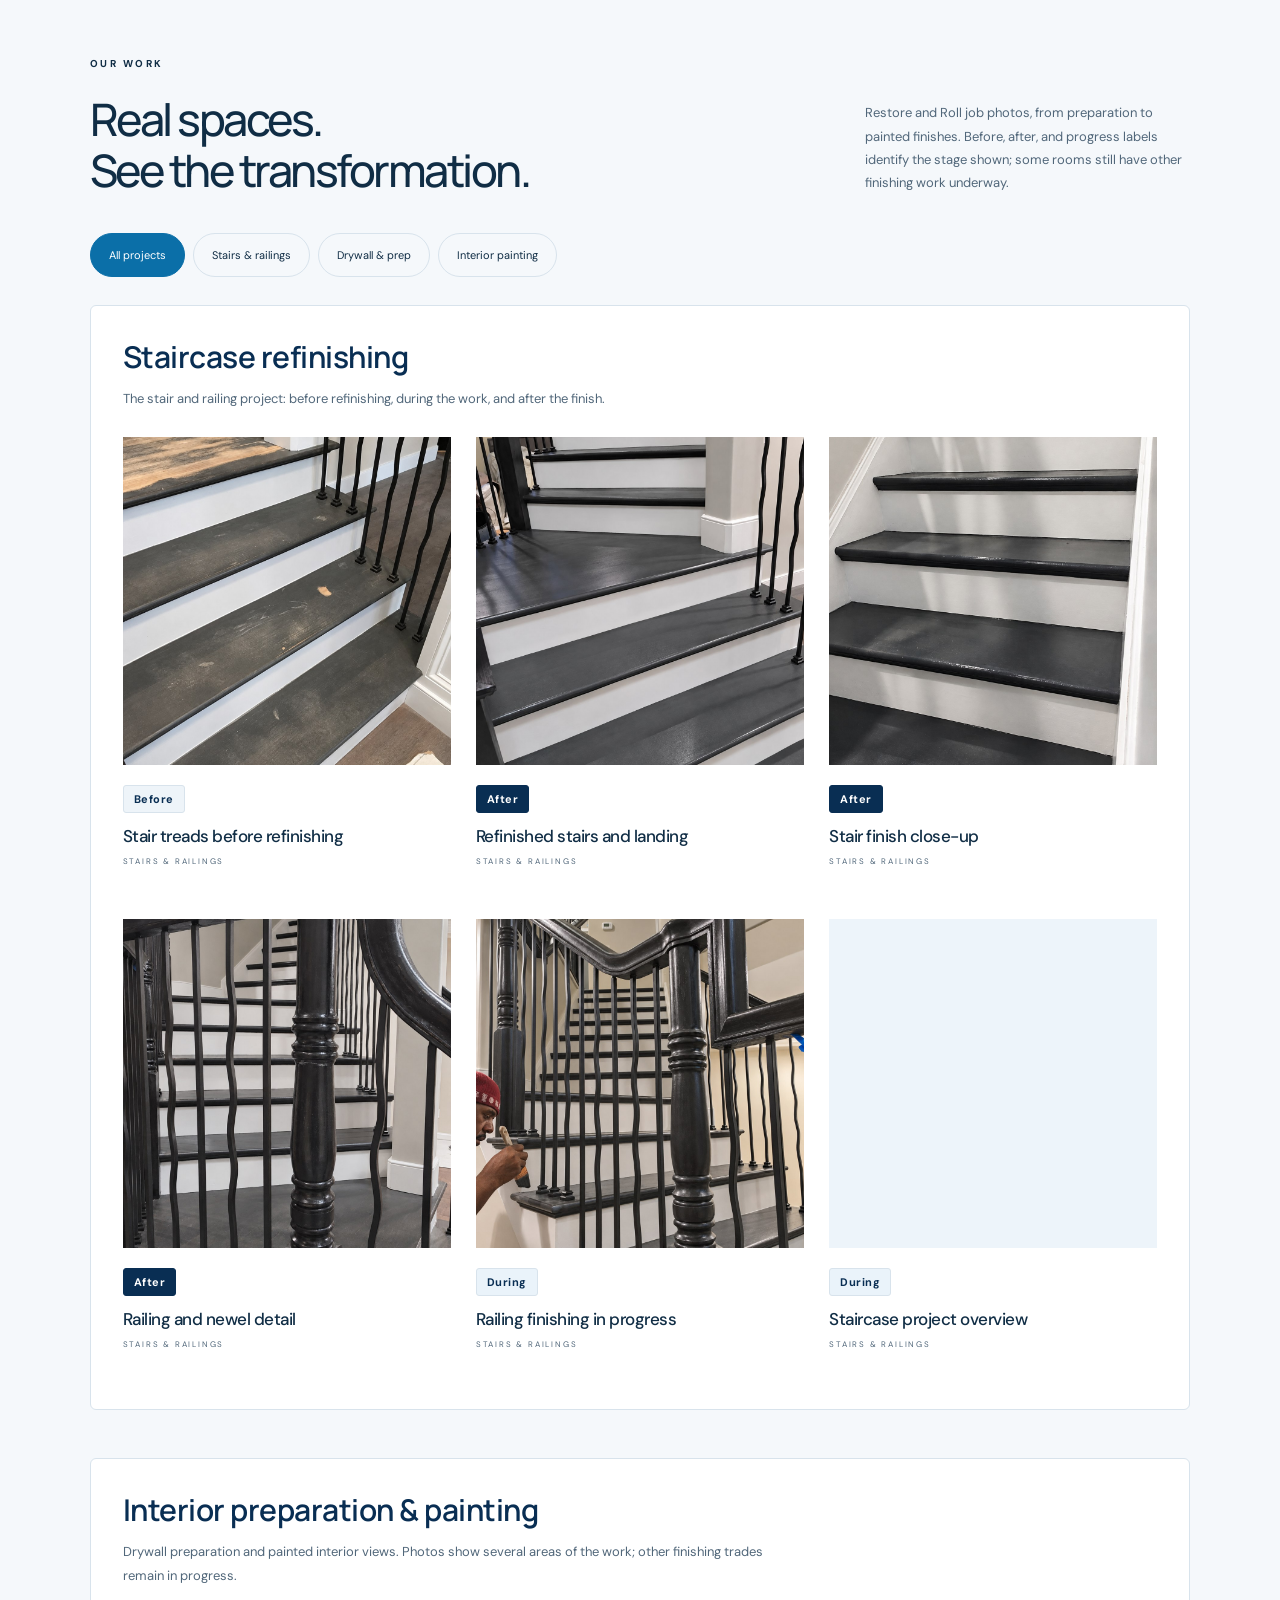
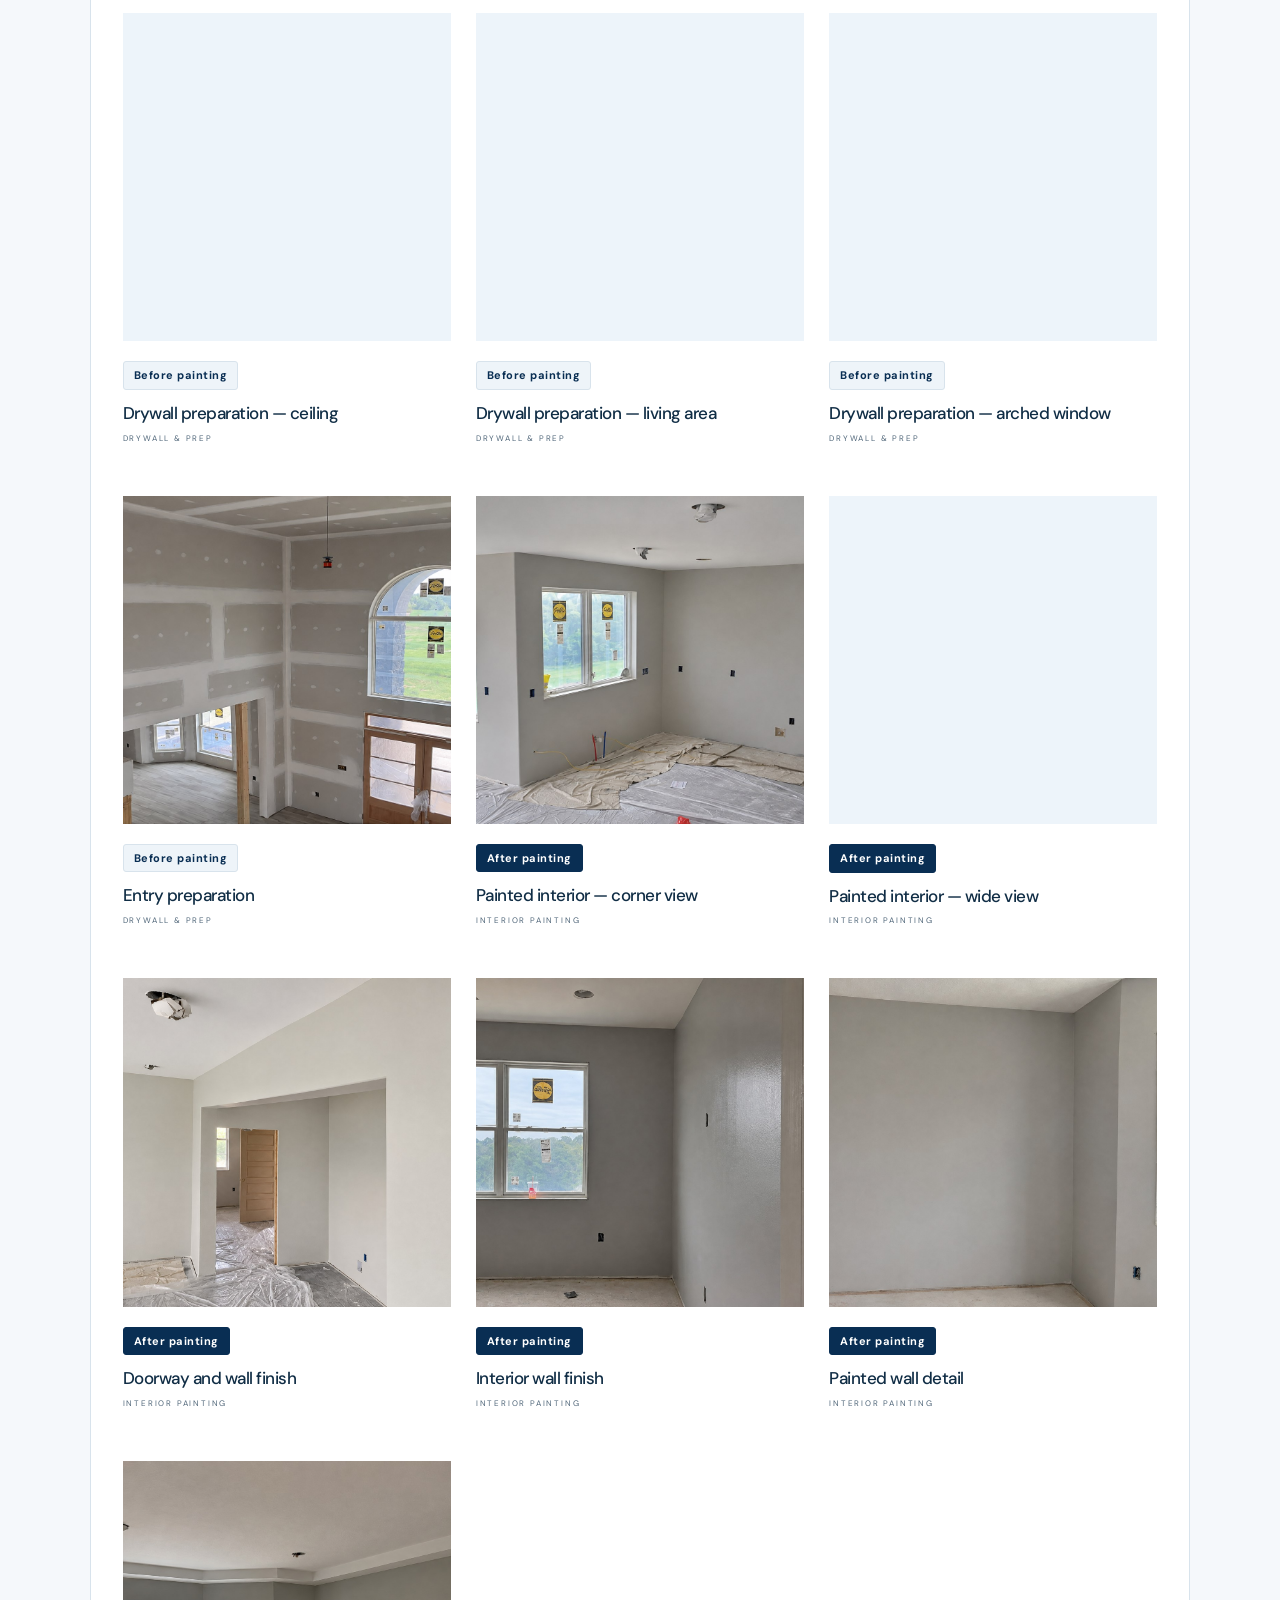
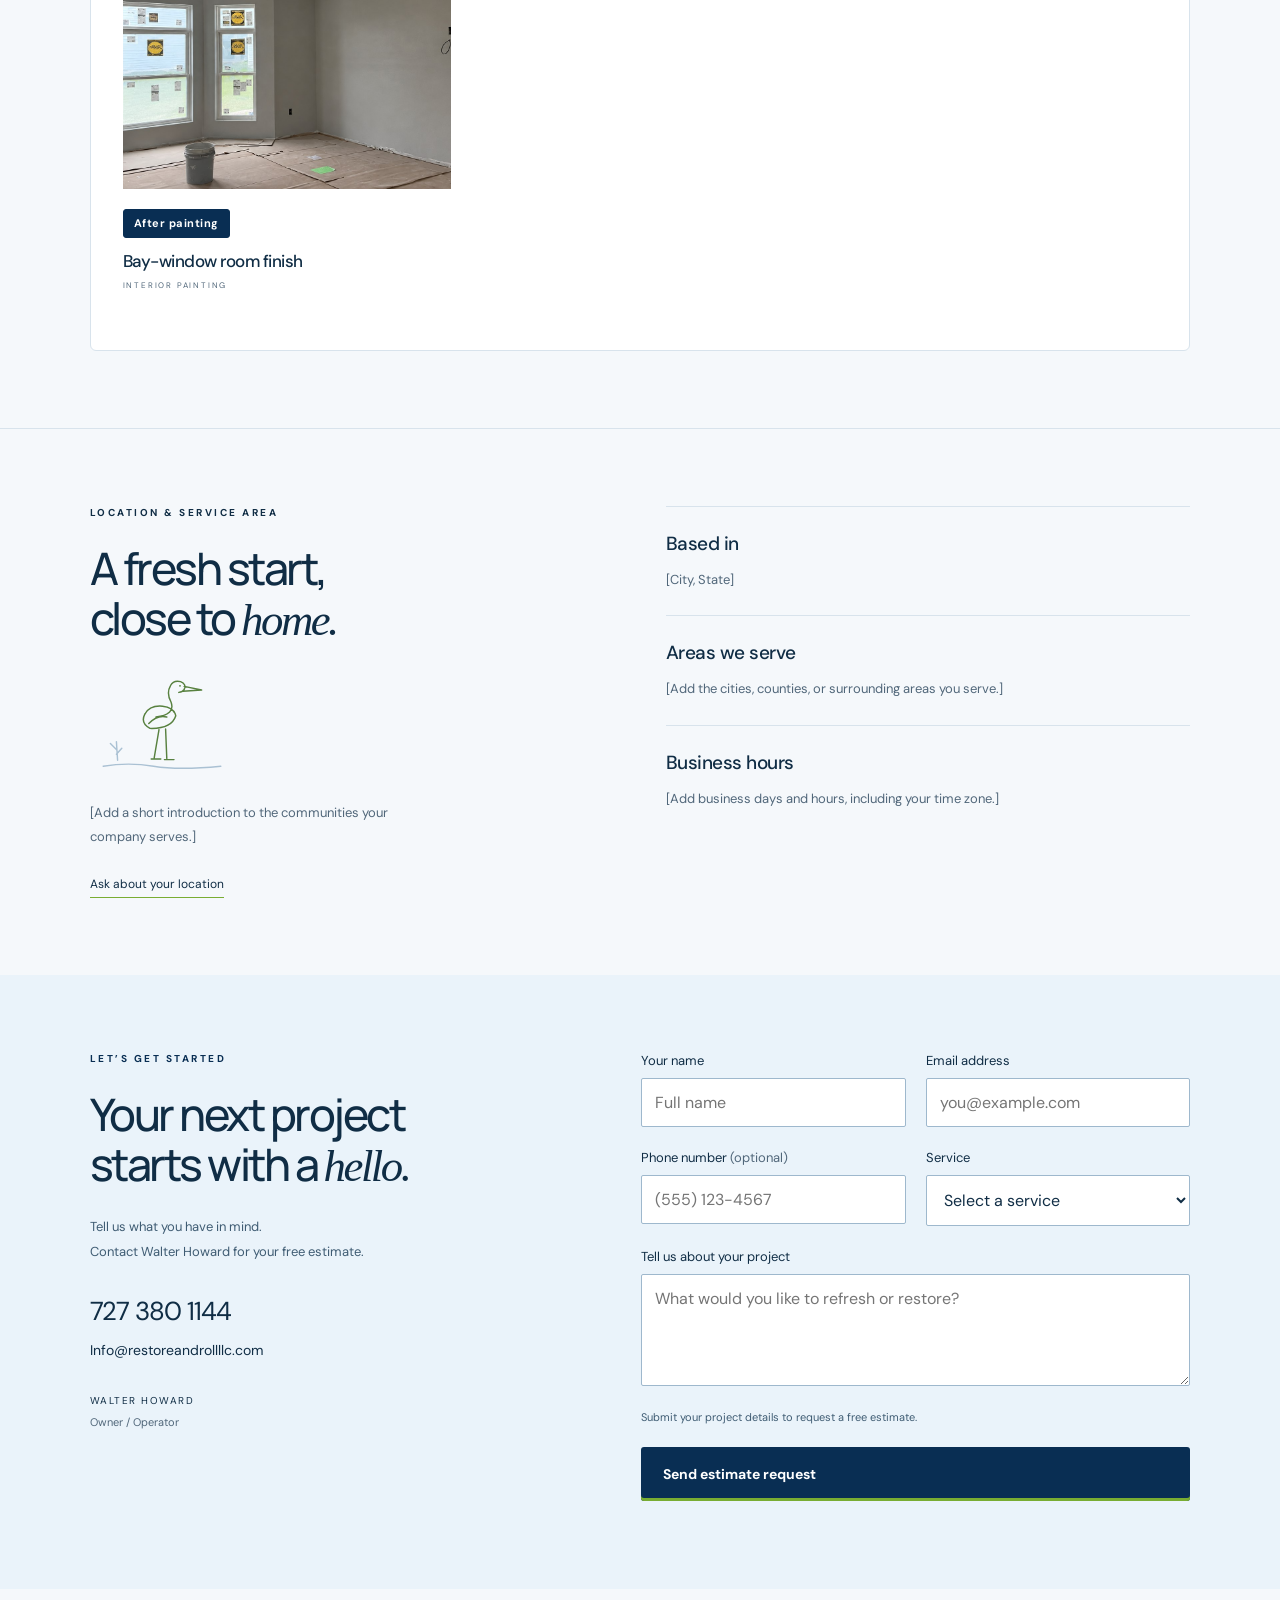
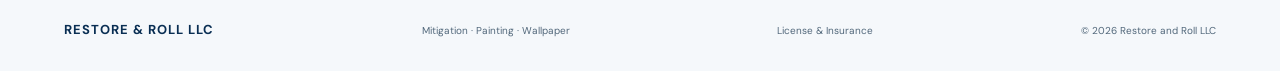
==== commit 73409033: "Update client branding, project gallery, team bios, and header animation" ====
--- a/index.html
+++ b/index.html
@@ -13,14 +13,30 @@
 
   <body>
     <header>
-      <a class="brand" href="#home" aria-label="Restore and Roll home"
-        ><span class="brand-icon">R</span
-        ><span
-          >RESTORE <i>&</i> ROLL<small
-            >LLC · PAINTING & RESTORATION</small
-          ></span
-        ></a
-      ><button class="menu" aria-expanded="false" aria-controls="navigation">
+      <div class="header-paint-reveal" aria-hidden="true">
+        <div class="header-paint-curtain"></div>
+        <div class="header-paint-roller">
+          <svg viewBox="0 0 100 180" fill="none" focusable="false">
+            <defs>
+              <linearGradient id="roller-shading" x1="14" y1="0" x2="58" y2="0" gradientUnits="userSpaceOnUse">
+                <stop stop-color="#0b6fa8" />
+                <stop offset=".45" stop-color="#168dcc" />
+                <stop offset="1" stop-color="#092e53" />
+              </linearGradient>
+            </defs>
+            <path d="M54 22H70Q78 22 78 30V112Q78 120 70 120H58V145" stroke="#728a9c" stroke-width="6" stroke-linecap="round" stroke-linejoin="round" />
+            <rect x="12" y="8" width="48" height="106" rx="12" fill="url(#roller-shading)" />
+            <path d="M20 23V96" stroke="#72bfea" stroke-width="3" stroke-linecap="round" opacity=".6" />
+            <rect x="49" y="139" width="18" height="36" rx="7" fill="#092e53" />
+            <path d="M53 150H63M53 158H63" stroke="#79ad32" stroke-width="2" stroke-linecap="round" />
+          </svg>
+        </div>
+      </div>
+      <a class="brand" href="#home" aria-label="Restore and Roll home">
+        <span class="brand-logo-frame">
+          <img src="assets/restore-and-roll-logo.png" alt="Restore and Roll LLC" width="828" height="1792" fetchpriority="high" />
+        </span>
+      </a><button class="menu" aria-expanded="false" aria-controls="navigation">
         Menu ☰
       </button>
       <nav id="navigation">
@@ -52,10 +68,17 @@
         </div>
         <div class="hero-image">
           <img
-            src="assets/exterior.svg"
-            alt="Illustration of a navy and cream home with a welcoming front entrance"
-          /><span class="image-note">A NEW LOOK. A NEW BEGINNING.</span
-          ><span class="image-caption">Illustrative image</span>
+            src="assets/jobs/IMG_4231-edited.jpg"
+            alt="Finished staircase with dark refinished treads, white risers, and dark railings by Restore and Roll"
+            width="1086"
+            height="1448"
+            fetchpriority="high"
+          />
+          <span class="image-caption">FINISHED STAIRCASE</span>
+          <div class="image-note">
+            <span class="image-note-brand">RESTORE &amp; ROLL LLC</span>
+            <strong>Restoring homes.<br />Rolling on quality.</strong>
+          </div>
         </div>
         <div class="hero-bottom">
           <span>RESTORE THE SPACE. ROLL ON THE POSSIBILITIES.</span
@@ -100,446 +123,378 @@
       <section class="section about" id="about" aria-labelledby="about-heading">
         <div>
           <p class="eyebrow">ABOUT US</p>
-          <h2 id="about-heading">The people behind<br />the fresh start.</h2>
-        </div>
-        <div class="about-copy">
-          <!-- Replace the paragraphs below with your company's story before launch. -->
-          <p class="about-placeholder">
-            [This will be replaced with info about your company and its
-            mission.]
-          </p>
-          <p class="about-placeholder">
-            [This will be replaced with your company's story before launch.]
-          </p>
-          <a class="text-link" href="#contact"
-            >Let’s get to know your project</a
-          >
+          <h2 id="about-heading">Experience, dedication,<br />and a family connection.</h2>
+          <p class="about-intro">Meet the people behind Restore and Roll.</p>
+        </div>
+        <div class="about-copy team-bios">
+          <article class="team-bio" aria-labelledby="walt-heading">
+            <p class="team-role">OWNER</p>
+            <h3 id="walt-heading">Walt Howard</h3>
+            <p>
+              Walt brings more than 30 years of experience to Restore and Roll,
+              including award-winning rehabilitation work at the Hershey hotel
+              in Pennsylvania. His experience spans multiple aspects of a
+              project, with a focus on quality workmanship, careful coordination,
+              and staying within budget. He has also trained and mentored
+              apprentices entering the trade, sharing the practical skills and
+              pride in craftsmanship he has developed throughout his career.
+            </p>
+            <p>
+              Before starting his own business, Walt served as a regional manager
+              for a million-dollar company, overseeing multiple offices across
+              several states. He brings that leadership experience to Restore
+              and Roll, combining hands-on expertise with a personal commitment
+              to every project.
+            </p>
+          </article>
+          <article class="team-bio" aria-labelledby="makye-heading">
+            <p class="team-role">ADMINISTRATOR</p>
+            <h3 id="makye-heading">Makye Detwiler</h3>
+            <p>
+              Born and raised in Harrisburg, Pennsylvania, Makye manages the
+              administrative side of Restore and Roll while working full time
+              for Southwest Airlines. As the grandson of Walt and Nancy Howard,
+              he brings a personal connection to the business and a commitment
+              to supporting its day-to-day operations.
+            </p>
+            <p>
+              Outside of work, Makye enjoys fishing, hiking, traveling, and
+              spending time with his cat, Peanut.
+            </p>
+          </article>
+          <a class="text-link" href="#contact">Let’s get to know your project</a>
         </div>
       </section>
-      <section class="values section" id="values">
+      <section class="values section" id="values" aria-labelledby="values-heading">
         <div>
-          <p class="eyebrow">OUR VALUES</p>
-          <h2>Good work starts<br />with good principles.</h2>
-          <p class="values-note">Our approach to caring for your space.</p>
+          <p class="eyebrow">OUR CORE VALUES</p>
+          <h2 id="values-heading">The core values<br />behind our company.</h2>
+          <p class="values-note">
+            <strong>Our promise is simple: Lead with integrity, work with pride,
+            treat people with respect, and leave every property better than we
+            found it.</strong>
+          </p>
+          <p class="values-note">
+            Because to us, it's about more than mitigation and painting. It's
+            about people, trust, and building relationships that last.
+          </p>
         </div>
         <div class="value-list">
           <article>
             <div>
-              <h3>Care in the details</h3>
+              <h3>People before profits</h3>
               <p>
-                Thoughtful preparation and attention to the little things that
-                make a finish feel complete.
+                Treat people with respect and build relationships rooted in
+                trust. People come first in the work we do.
               </p>
             </div>
           </article>
           <article>
             <div>
-              <h3>Clear communication</h3>
+              <h3>Integrity without compromise</h3>
               <p>
-                Straightforward conversations about your ideas, the scope, and
-                the next steps.
+                Lead with integrity, take responsibility, and stand behind
+                our word. No excuses or putting profits ahead of people.
               </p>
             </div>
           </article>
           <article>
             <div>
-              <h3>Respect for your space</h3>
+              <h3>Quality without shortcuts</h3>
               <p>
-                Your home or business matters. Treating it with care is part of
-                the work.
+                Work with pride, commit to excellence, and leave every property
+                better than we found it. We don't believe in cutting corners.
               </p>
             </div>
           </article>
         </div>
       </section>
-      <section class="section gallery" id="gallery">
+      <section class="section gallery" id="gallery" aria-labelledby="gallery-heading">
         <div class="section-top">
           <div>
-            <p class="eyebrow">THE POSSIBILITIES</p>
-            <h2>Picture your next chapter.</h2>
+            <p class="eyebrow">OUR WORK</p>
+            <h2 id="gallery-heading">Real spaces.<br />See the transformation.</h2>
           </div>
           <p>
-            Gallery preview · Illustrative placeholders.<br />Real project
-            photos coming soon.
-          </p>
-        </div>
-        <div class="filters" role="group" aria-label="Filter gallery">
-          <button class="active" data-filter="all" aria-pressed="true">
-            All spaces</button
-          ><button data-filter="exterior" aria-pressed="false">Exteriors</button
-          ><button data-filter="interior" aria-pressed="false">Interiors</button
-          ><button data-filter="wallpaper" aria-pressed="false">
-            Wallpaper
-          </button>
-        </div>
-        <div class="gallery-grid">
-          <figure data-category="exterior">
-            <button
-              class="photo"
-              data-image="assets/exterior.svg"
-              data-title="Exterior palette · illustration"
-              aria-label="Enlarge exterior illustration"
-            >
-              <img
-                src="assets/exterior.svg"
-                alt="Illustrated home with navy siding and cream trim"
-                loading="lazy"
-              />
-            </button>
-            <figcaption>
-              <h3>A welcoming exterior</h3>
-              <p>EXTERIOR</p>
-            </figcaption>
-          </figure>
-          <figure data-category="interior">
-            <button
-              class="photo"
-              data-image="assets/interior.svg"
-              data-title="Interior refresh · illustration"
-              aria-label="Enlarge interior illustration"
-            >
-              <img
-                src="assets/interior.svg"
-                alt="Illustrated warm neutral living room with green accent wall"
-                loading="lazy"
-              />
-            </button>
-            <figcaption>
-              <h3>A room to unwind</h3>
-              <p>INTERIOR</p>
-            </figcaption>
-          </figure>
-          <figure data-category="wallpaper">
-            <button
-              class="photo"
-              data-image="assets/wallpaper.svg"
-              data-title="Wallpaper detail · illustration"
-              aria-label="Enlarge wallpaper illustration"
-            >
-              <img
-                src="assets/wallpaper.svg"
-                alt="Illustrated botanical wallpaper and console table"
-                loading="lazy"
-              />
-            </button>
-            <figcaption>
-              <h3>A little more character</h3>
-              <!-- insert job of the wallpaper installation -->
-              <p>WALLPAPER</p>
-            </figcaption>
-          </figure>
-          <figure data-category="interior">
-            <button
-              class="photo"
-              data-image="assets/sample-coastal-room.svg"
-              data-title="Coastal blue living room · sample illustration"
-              aria-label="Enlarge coastal blue living room sample"
-            >
-              <img
-                src="assets/sample-coastal-room.svg"
-                alt="Sample illustration of a living room with soft blue walls"
-                loading="lazy"
-                decoding="async"
-                width="700"
-                height="700"
-              />
-
-            </button>
-            <figcaption>
-              <h3>Coastal blue living room</h3>
-              <p>INTERIOR · SAMPLE ILLUSTRATION</p>
-            </figcaption>
-          </figure>
-          <figure data-category="exterior">
-            <button
-              class="photo"
-              data-image="assets/sample-sage-home.svg"
-              data-title="A fresh sage exterior · sample illustration"
-              aria-label="Enlarge a fresh sage exterior sample"
-            >
-              <img
-                src="assets/sample-sage-home.svg"
-                alt="Sample illustration of a home with sage green siding"
-                loading="lazy"
-                decoding="async"
-                width="700"
-                height="700"
-              />
-
-            </button>
-            <figcaption>
-              <h3>A fresh sage exterior</h3>
-              <p>EXTERIOR · SAMPLE ILLUSTRATION</p>
-            </figcaption>
-          </figure>
-          <figure data-category="wallpaper">
-            <button
-              class="photo"
-              data-image="assets/sample-blue-wallpaper.svg"
-              data-title="Botanical blues · sample illustration"
-              aria-label="Enlarge botanical blues sample"
-            >
-              <img
-                src="assets/sample-blue-wallpaper.svg"
-                alt="Sample illustration of blue botanical wallpaper above a console"
-                loading="lazy"
-                decoding="async"
-                width="700"
-                height="700"
-              />
-
-            </button>
-            <figcaption>
-              <h3>Botanical blues</h3>
-              <p>WALLPAPER · SAMPLE ILLUSTRATION</p>
-            </figcaption>
-          </figure>
-          <figure data-category="interior">
-            <button
-              class="photo"
-              data-image="assets/sample-clay-room.svg"
-              data-title="Warm clay tones · sample illustration"
-              aria-label="Enlarge warm clay tones sample"
-            >
-              <img
-                src="assets/sample-clay-room.svg"
-                alt="Sample illustration of a living room with warm terracotta walls"
-                loading="lazy"
-                decoding="async"
-                width="700"
-                height="700"
-              />
-
-            </button>
-            <figcaption>
-              <h3>Warm clay tones</h3>
-              <p>INTERIOR · SAMPLE ILLUSTRATION</p>
-            </figcaption>
-          </figure>
-          <figure data-category="exterior">
-            <button
-              class="photo"
-              data-image="assets/sample-slate-home.svg"
-              data-title="A classic slate finish · sample illustration"
-              aria-label="Enlarge a classic slate finish sample"
-            >
-              <img
-                src="assets/sample-slate-home.svg"
-                alt="Sample illustration of a home with slate gray siding"
-                loading="lazy"
-                decoding="async"
-                width="700"
-                height="700"
-              />
-
-            </button>
-            <figcaption>
-              <h3>A classic slate finish</h3>
-              <p>EXTERIOR · SAMPLE ILLUSTRATION</p>
-            </figcaption>
-          </figure>
-          <figure data-category="wallpaper">
-            <button
-              class="photo"
-              data-image="assets/sample-rose-wallpaper.svg"
-              data-title="Soft rose details · sample illustration"
-              aria-label="Enlarge soft rose details sample"
-            >
-              <img
-                src="assets/sample-rose-wallpaper.svg"
-                alt="Sample illustration of muted rose botanical wallpaper"
-                loading="lazy"
-                decoding="async"
-                width="700"
-                height="700"
-              />
-
-            </button>
-            <figcaption>
-              <h3>Soft rose details</h3>
-              <p>WALLPAPER · SAMPLE ILLUSTRATION</p>
-            </figcaption>
-          </figure>
-          <figure data-category="exterior">
-            <button
-              class="photo"
-              data-image="assets/sample-cream-home.svg"
-              data-title="Warm cream exterior · sample illustration"
-              aria-label="Enlarge warm cream exterior sample"
-            >
-              <img
-                src="assets/sample-cream-home.svg"
-                alt="Sample illustration: warm cream exterior"
-                loading="lazy"
-                decoding="async"
-              />
-
-            </button>
-            <figcaption>
-              <h3>Warm cream exterior</h3>
-              <p>EXTERIOR · SAMPLE ILLUSTRATION</p>
-            </figcaption>
-          </figure>
-          <figure data-category="interior">
-            <button
-              class="photo"
-              data-image="assets/sample-lavender-room.svg"
-              data-title="A lavender retreat · sample illustration"
-              aria-label="Enlarge a lavender retreat sample"
-            >
-              <img
-                src="assets/sample-lavender-room.svg"
-                alt="Sample illustration: a lavender retreat"
-                loading="lazy"
-                decoding="async"
-              />
-
-            </button>
-            <figcaption>
-              <h3>A lavender retreat</h3>
-              <p>INTERIOR · SAMPLE ILLUSTRATION</p>
-            </figcaption>
-          </figure>
-          <figure data-category="wallpaper">
-            <button
-              class="photo"
-              data-image="assets/sample-ochre-wallpaper.svg"
-              data-title="Golden botanical detail · sample illustration"
-              aria-label="Enlarge golden botanical detail sample"
-            >
-              <img
-                src="assets/sample-ochre-wallpaper.svg"
-                alt="Sample illustration: golden botanical detail"
-                loading="lazy"
-                decoding="async"
-              />
-
-            </button>
-            <figcaption>
-              <h3>Golden botanical detail</h3>
-              <p>WALLPAPER · SAMPLE ILLUSTRATION</p>
-            </figcaption>
-          </figure>
-          <figure data-category="exterior">
-            <button
-              class="photo"
-              data-image="assets/sample-teal-home.svg"
-              data-title="Deep teal curb appeal · sample illustration"
-              aria-label="Enlarge deep teal curb appeal sample"
-            >
-              <img
-                src="assets/sample-teal-home.svg"
-                alt="Sample illustration: deep teal curb appeal"
-                loading="lazy"
-                decoding="async"
-              />
-
-            </button>
-            <figcaption>
-              <h3>Deep teal curb appeal</h3>
-              <p>EXTERIOR · SAMPLE ILLUSTRATION</p>
-            </figcaption>
-          </figure>
-          <figure data-category="interior">
-            <button
-              class="photo"
-              data-image="assets/sample-sand-room.svg"
-              data-title="Soft sand living room · sample illustration"
-              aria-label="Enlarge soft sand living room sample"
-            >
-              <img
-                src="assets/sample-sand-room.svg"
-                alt="Sample illustration: soft sand living room"
-                loading="lazy"
-                decoding="async"
-              />
-
-            </button>
-            <figcaption>
-              <h3>Soft sand living room</h3>
-              <p>INTERIOR · SAMPLE ILLUSTRATION</p>
-            </figcaption>
-          </figure>
-          <figure data-category="wallpaper">
-            <button
-              class="photo"
-              data-image="assets/sample-forest-wallpaper.svg"
-              data-title="Forest green pattern · sample illustration"
-              aria-label="Enlarge forest green pattern sample"
-            >
-              <img
-                src="assets/sample-forest-wallpaper.svg"
-                alt="Sample illustration: forest green pattern"
-                loading="lazy"
-                decoding="async"
-              />
-
-            </button>
-            <figcaption>
-              <h3>Forest green pattern</h3>
-              <p>WALLPAPER · SAMPLE ILLUSTRATION</p>
-            </figcaption>
-          </figure>
-          <figure data-category="exterior">
-            <button
-              class="photo"
-              data-image="assets/sample-clay-home.svg"
-              data-title="Earthy clay exterior · sample illustration"
-              aria-label="Enlarge earthy clay exterior sample"
-            >
-              <img
-                src="assets/sample-clay-home.svg"
-                alt="Sample illustration: earthy clay exterior"
-                loading="lazy"
-                decoding="async"
-              />
-
-            </button>
-            <figcaption>
-              <h3>Earthy clay exterior</h3>
-              <p>EXTERIOR · SAMPLE ILLUSTRATION</p>
-            </figcaption>
-          </figure>
-          <figure data-category="interior">
-            <button
-              class="photo"
-              data-image="assets/sample-charcoal-room.svg"
-              data-title="A charcoal accent wall · sample illustration"
-              aria-label="Enlarge a charcoal accent wall sample"
-            >
-              <img
-                src="assets/sample-charcoal-room.svg"
-                alt="Sample illustration: a charcoal accent wall"
-                loading="lazy"
-                decoding="async"
-              />
-
-            </button>
-            <figcaption>
-              <h3>A charcoal accent wall</h3>
-              <p>INTERIOR · SAMPLE ILLUSTRATION</p>
-            </figcaption>
-          </figure>
-          <figure data-category="wallpaper">
-            <button
-              class="photo"
-              data-image="assets/sample-lilac-wallpaper.svg"
-              data-title="Muted lilac wallpaper · sample illustration"
-              aria-label="Enlarge muted lilac wallpaper sample"
-            >
-              <img
-                src="assets/sample-lilac-wallpaper.svg"
-                alt="Sample illustration: muted lilac wallpaper"
-                loading="lazy"
-                decoding="async"
-              />
-
-            </button>
-            <figcaption>
-              <h3>Muted lilac wallpaper</h3>
-              <p>WALLPAPER · SAMPLE ILLUSTRATION</p>
-            </figcaption>
-          </figure>
+            Restore and Roll job photos, from preparation to painted finishes.
+            Before, after, and progress labels identify the stage shown;
+            some rooms still have other finishing work underway.
+          </p>
+        </div>
+        <div class="filters" role="group" aria-label="Filter gallery by type of work">
+          <button class="active" data-filter="all" aria-pressed="true">All projects</button>
+          <button data-filter="stairs" aria-pressed="false">Stairs &amp; railings</button>
+          <button data-filter="drywall" aria-pressed="false">Drywall &amp; prep</button>
+          <button data-filter="interior" aria-pressed="false">Interior painting</button>
+        </div>
+        <div class="gallery-projects" id="gallery-photos">
+          <div class="gallery-project" id="staircase-project" role="group" aria-labelledby="staircase-project-heading">
+            <div class="gallery-project-heading">
+              <h3 id="staircase-project-heading">Staircase refinishing</h3>
+              <p>The stair and railing project: before refinishing, during the work, and after the finish.</p>
+            </div>
+            <div class="gallery-grid">
+              <figure data-category="stairs">
+            <button
+              class="photo"
+              data-image="assets/jobs/IMG_4229-edited.jpg"
+              data-title="Before: Stair treads before refinishing"
+              aria-label="Enlarge before: stair treads before refinishing"
+            >
+              <img src="assets/jobs/IMG_4229-edited.jpg" alt="Worn stair treads and landing before refinishing." loading="lazy" decoding="async" />
+            </button>
+            <figcaption>
+              <span class="job-stage job-stage--before">Before</span>
+              <h4>Stair treads before refinishing</h4>
+              <p>STAIRS & RAILINGS</p>
+            </figcaption>
+          </figure>
+              <figure data-category="stairs">
+            <button
+              class="photo"
+              data-image="assets/jobs/IMG_4231-edited.jpg"
+              data-title="After: Refinished stairs and landing"
+              aria-label="Enlarge after: refinished stairs and landing"
+            >
+              <img src="assets/jobs/IMG_4231-edited.jpg" alt="Dark stair treads with white risers after the stair finish." loading="lazy" decoding="async" />
+            </button>
+            <figcaption>
+              <span class="job-stage job-stage--after">After</span>
+              <h4>Refinished stairs and landing</h4>
+              <p>STAIRS & RAILINGS</p>
+            </figcaption>
+          </figure>
+              <figure data-category="stairs">
+            <button
+              class="photo"
+              data-image="assets/jobs/IMG_4230-edited.jpg"
+              data-title="After: Stair finish close-up"
+              aria-label="Enlarge after: stair finish close-up"
+            >
+              <img src="assets/jobs/IMG_4230-edited.jpg" alt="Close view of the dark stair finish and white risers." loading="lazy" decoding="async" />
+            </button>
+            <figcaption>
+              <span class="job-stage job-stage--after">After</span>
+              <h4>Stair finish close-up</h4>
+              <p>STAIRS & RAILINGS</p>
+            </figcaption>
+          </figure>
+              <figure data-category="stairs">
+            <button
+              class="photo"
+              data-image="assets/jobs/IMG_4232-edited.jpg"
+              data-title="After: Railing and newel detail"
+              aria-label="Enlarge after: railing and newel detail"
+            >
+              <img src="assets/jobs/IMG_4232-edited.jpg" alt="Detail of the dark railing and newel finish." loading="lazy" decoding="async" />
+            </button>
+            <figcaption>
+              <span class="job-stage job-stage--after">After</span>
+              <h4>Railing and newel detail</h4>
+              <p>STAIRS & RAILINGS</p>
+            </figcaption>
+          </figure>
+              <figure data-category="stairs">
+            <button
+              class="photo"
+              data-image="assets/jobs/IMG_4233-edited.jpg"
+              data-title="During: Railing finishing in progress"
+              aria-label="Enlarge during: railing finishing in progress"
+            >
+              <img src="assets/jobs/IMG_4233-edited.jpg" alt="A painter working on the stair railing." loading="lazy" decoding="async" />
+            </button>
+            <figcaption>
+              <span class="job-stage job-stage--during">During</span>
+              <h4>Railing finishing in progress</h4>
+              <p>STAIRS & RAILINGS</p>
+            </figcaption>
+          </figure>
+              <figure data-category="stairs">
+            <button
+              class="photo"
+              data-image="assets/jobs/IMG_4234-edited.jpg"
+              data-title="During: Staircase project overview"
+              aria-label="Enlarge during: staircase project overview"
+            >
+              <img src="assets/jobs/IMG_4234-edited.jpg" alt="Wide view of the staircase with masking still in place." loading="lazy" decoding="async" />
+            </button>
+            <figcaption>
+              <span class="job-stage job-stage--during">During</span>
+              <h4>Staircase project overview</h4>
+              <p>STAIRS & RAILINGS</p>
+            </figcaption>
+          </figure>
+            </div>
+          </div>
+          <div class="gallery-project" id="interior-project" role="group" aria-labelledby="interior-project-heading">
+            <div class="gallery-project-heading">
+              <h3 id="interior-project-heading">Interior preparation &amp; painting</h3>
+              <p>Drywall preparation and painted interior views. Photos show several areas of the work; other finishing trades remain in progress.</p>
+            </div>
+            <div class="gallery-grid">
+              <figure data-category="drywall">
+            <button
+              class="photo"
+              data-image="assets/jobs/IMG_4235-edited.jpg"
+              data-title="Before painting: Drywall preparation — ceiling"
+              aria-label="Enlarge before painting: drywall preparation — ceiling"
+            >
+              <img src="assets/jobs/IMG_4235-edited.jpg" alt="Ceiling and walls with visible taped drywall seams before painting." loading="lazy" decoding="async" />
+            </button>
+            <figcaption>
+              <span class="job-stage job-stage--before">Before painting</span>
+              <h4>Drywall preparation — ceiling</h4>
+              <p>DRYWALL & PREP</p>
+            </figcaption>
+          </figure>
+              <figure data-category="drywall">
+            <button
+              class="photo"
+              data-image="assets/jobs/IMG_4236-edited.jpg"
+              data-title="Before painting: Drywall preparation — living area"
+              aria-label="Enlarge before painting: drywall preparation — living area"
+            >
+              <img src="assets/jobs/IMG_4236-edited.jpg" alt="Open living area during drywall preparation, before painting." loading="lazy" decoding="async" />
+            </button>
+            <figcaption>
+              <span class="job-stage job-stage--before">Before painting</span>
+              <h4>Drywall preparation — living area</h4>
+              <p>DRYWALL & PREP</p>
+            </figcaption>
+          </figure>
+              <figure data-category="drywall">
+            <button
+              class="photo"
+              data-image="assets/jobs/IMG_4237-edited.jpg"
+              data-title="Before painting: Drywall preparation — arched window"
+              aria-label="Enlarge before painting: drywall preparation — arched window"
+            >
+              <img src="assets/jobs/IMG_4237-edited.jpg" alt="Drywall seams around the arched entry window before painting." loading="lazy" decoding="async" />
+            </button>
+            <figcaption>
+              <span class="job-stage job-stage--before">Before painting</span>
+              <h4>Drywall preparation — arched window</h4>
+              <p>DRYWALL & PREP</p>
+            </figcaption>
+          </figure>
+              <figure data-category="drywall">
+            <button
+              class="photo"
+              data-image="assets/jobs/IMG_4238-edited.jpg"
+              data-title="Before painting: Entry preparation"
+              aria-label="Enlarge before painting: entry preparation"
+            >
+              <img src="assets/jobs/IMG_4238-edited.jpg" alt="Entry walls during drywall preparation, before painting." loading="lazy" decoding="async" />
+            </button>
+            <figcaption>
+              <span class="job-stage job-stage--before">Before painting</span>
+              <h4>Entry preparation</h4>
+              <p>DRYWALL & PREP</p>
+            </figcaption>
+          </figure>
+              <figure data-category="interior">
+            <button
+              class="photo"
+              data-image="assets/jobs/IMG_4239-edited.jpg"
+              data-title="After painting: Painted interior — corner view"
+              aria-label="Enlarge after painting: painted interior — corner view"
+            >
+              <img src="assets/jobs/IMG_4239-edited.jpg" alt="Painted walls and ceiling; protective coverings and other finishing work remain." loading="lazy" decoding="async" />
+            </button>
+            <figcaption>
+              <span class="job-stage job-stage--after">After painting</span>
+              <h4>Painted interior — corner view</h4>
+              <p>INTERIOR PAINTING</p>
+            </figcaption>
+          </figure>
+              <figure data-category="interior">
+            <button
+              class="photo"
+              data-image="assets/jobs/IMG_4240-edited.jpg"
+              data-title="After painting: Painted interior — wide view"
+              aria-label="Enlarge after painting: painted interior — wide view"
+            >
+              <img src="assets/jobs/IMG_4240-edited.jpg" alt="Wide view of painted walls with the floor still protected." loading="lazy" decoding="async" />
+            </button>
+            <figcaption>
+              <span class="job-stage job-stage--after">After painting</span>
+              <h4>Painted interior — wide view</h4>
+              <p>INTERIOR PAINTING</p>
+            </figcaption>
+          </figure>
+              <figure data-category="interior">
+            <button
+              class="photo"
+              data-image="assets/jobs/IMG_4241-edited.jpg"
+              data-title="After painting: Doorway and wall finish"
+              aria-label="Enlarge after painting: doorway and wall finish"
+            >
+              <img src="assets/jobs/IMG_4241-edited.jpg" alt="Painted doorway and walls with remaining construction details visible." loading="lazy" decoding="async" />
+            </button>
+            <figcaption>
+              <span class="job-stage job-stage--after">After painting</span>
+              <h4>Doorway and wall finish</h4>
+              <p>INTERIOR PAINTING</p>
+            </figcaption>
+          </figure>
+              <figure data-category="interior">
+            <button
+              class="photo"
+              data-image="assets/jobs/IMG_4242-edited.jpg"
+              data-title="After painting: Interior wall finish"
+              aria-label="Enlarge after painting: interior wall finish"
+            >
+              <img src="assets/jobs/IMG_4242-edited.jpg" alt="Painted walls beside a window; electrical and trim work remain unfinished." loading="lazy" decoding="async" />
+            </button>
+            <figcaption>
+              <span class="job-stage job-stage--after">After painting</span>
+              <h4>Interior wall finish</h4>
+              <p>INTERIOR PAINTING</p>
+            </figcaption>
+          </figure>
+              <figure data-category="interior">
+            <button
+              class="photo"
+              data-image="assets/jobs/IMG_4243-edited.jpg"
+              data-title="After painting: Painted wall detail"
+              aria-label="Enlarge after painting: painted wall detail"
+            >
+              <img src="assets/jobs/IMG_4243-edited.jpg" alt="Detail of painted walls and corner with unfinished trim and outlet." loading="lazy" decoding="async" />
+            </button>
+            <figcaption>
+              <span class="job-stage job-stage--after">After painting</span>
+              <h4>Painted wall detail</h4>
+              <p>INTERIOR PAINTING</p>
+            </figcaption>
+          </figure>
+              <figure data-category="interior">
+            <button
+              class="photo"
+              data-image="assets/jobs/IMG_4244-edited.jpg"
+              data-title="After painting: Bay-window room finish"
+              aria-label="Enlarge after painting: bay-window room finish"
+            >
+              <img src="assets/jobs/IMG_4244-edited.jpg" alt="Painted room around bay windows with other finishing work still in progress." loading="lazy" decoding="async" />
+            </button>
+            <figcaption>
+              <span class="job-stage job-stage--after">After painting</span>
+              <h4>Bay-window room finish</h4>
+              <p>INTERIOR PAINTING</p>
+            </figcaption>
+          </figure>
+            </div>
+          </div>
+        </div>
+        <div class="gallery-mobile-controls">
+          <p id="gallery-count" class="form-note" aria-live="polite"></p>
+          <button
+            id="gallery-toggle"
+            class="button"
+            type="button"
+            aria-expanded="false"
+            aria-controls="gallery-photos"
+            hidden
+          >Show all photos</button>
         </div>
       </section>
       <section
@@ -658,11 +613,12 @@
     <footer>
       <a class="footer-brand" href="#home">RESTORE & ROLL LLC</a
       ><span>Mitigation · Painting · Wallpaper</span
+      ><a href="license-and-insurance.html">License &amp; Insurance</a
       ><span>© <span id="year"></span> Restore and Roll LLC</span>
     </footer>
     <dialog id="lightbox">
       <button class="close" aria-label="Close image">✕</button
-      ><img src="assets/exterior.svg" alt="" />
+      ><img src="assets/jobs/IMG_4234-edited.jpg" alt="" />
       <p></p>
     </dialog>
     <script src="script.js"></script>
--- a/styles.css
+++ b/styles.css
@@ -1,18 +1,22 @@
 @import url("https://fonts.googleapis.com/css2?family=DM+Sans:wght@400;500;600;700&family=Manrope:wght@400;500;600;700;800&display=swap");
 :root {
-  /* Coastal neutrals, sea glass, and one warm action color. */
-  --charcoal: #173f43;
-  --ink: #203b3e;
-  --muted: #536b6a;
-  --paper: #faf9f5;
-  --sage: #c8ded4;
-  --cream: #f1eadd;
-  --peach: #f2b49c;
-  --coral: #bd4b35;
-  --coral-hover: #a43e2b;
-  --line: #d6dfda;
-  --sea-glass: #e2eee8;
-  --sand: #f1eadd;
+  /* Client logo and flyer: navy, blue, green, and crisp whites. */
+  --navy: #092e53;
+  --blue: #168dcc;
+  --green: #79ad32;
+  --green-dark: #3d6d20;
+  --charcoal: var(--navy);
+  --ink: #102d45;
+  --muted: #51677a;
+  --paper: #f5f8fb;
+  --sage: #e8f2db;
+  --cream: #ffffff;
+  --peach: #b5d875;
+  --coral: var(--navy);
+  --coral-hover: #124b78;
+  --line: #d8e3ec;
+  --sea-glass: #eaf3fa;
+  --sand: #eef4f9;
   --white: #ffffff;
 }
 
@@ -53,7 +57,7 @@
 }
 
 :focus-visible {
-  outline: 3px solid #bd4b35;
+  outline: 3px solid #092e53;
   outline-offset: 5px;
 }
 
@@ -157,7 +161,7 @@
 }
 
 h1 em {
-  color: #bd4b35;
+  color: #092e53;
 }
 
 .intro {
@@ -189,12 +193,12 @@
 }
 
 .button:hover {
-  background: #24565a;
+  background: #124b78;
 }
 
 .text-link {
   font-size: 12px;
-  border-bottom: 1px solid #668c80;
+  border-bottom: 1px solid #79ad32;
   padding-bottom: 5px;
 }
 
@@ -203,13 +207,13 @@
   gap: 24px;
   font-size: 11px;
   margin-top: 43px;
-  color: #536b6a;
+  color: #51677a;
 }
 
 .hero-image {
   position: relative;
   min-height: 450px;
-  background: #e2eee8;
+  background: #eaf3fa;
   border-radius: 120px 3px 3px 3px;
   overflow: hidden;
 }
@@ -290,7 +294,7 @@
 
 .number {
   font-size: 11px;
-  color: #536b6a;
+  color: #51677a;
   display: block;
   margin-bottom: 35px;
 }
@@ -323,7 +327,7 @@
 }
 
 .values-note {
-  color: #d0e0da;
+  color: #c9dce9;
   font-size: 13px;
   line-height: 1.8;
   margin-top: 25px;
@@ -343,7 +347,7 @@
 }
 
 .value-list p {
-  color: #dce7e2;
+  color: #dce8f2;
   margin-bottom: 10px;
   max-width: 100%;
 }
@@ -390,7 +394,7 @@
   padding: 0;
   width: 100%;
   height: 300px;
-  background: #e6eeea;
+  background: #edf4fa;
   position: relative;
   overflow: hidden;
   cursor: zoom-in;
@@ -436,7 +440,7 @@
 }
 
 .contact {
-  background: #e2eee8;
+  background: #eaf3fa;
   display: grid;
   grid-template-columns: 1fr 1.1fr;
   gap: 70px;
@@ -445,7 +449,7 @@
 .contact-info > p:not(.eyebrow):not(.owner) {
   font-size: 13px;
   line-height: 1.9;
-  color: #496360;
+  color: #3f5c73;
   margin-top: 24px;
 }
 
@@ -497,7 +501,7 @@
   width: 100%;
   display: block;
   margin-top: 9px;
-  border: 1px solid #9eb5ac;
+  border: 1px solid #9eb8cd;
   background: #ffffff;
   border-radius: 2px;
   padding: 13px;
@@ -514,7 +518,7 @@
 #form-status {
   font-size: 11px;
   line-height: 1.7;
-  color: #496360;
+  color: #3f5c73;
 }
 
 form .button {
@@ -549,7 +553,7 @@
 }
 
 dialog::backdrop {
-  background: #173f43ee;
+  background: #092e53ee;
 }
 
 dialog img {
@@ -739,7 +743,7 @@
   display: grid;
   grid-template-columns: 1fr 1fr;
   gap: 60px;
-  background: #e2eee8;
+  background: #eaf3fa;
 }
 
 .about-copy p {
@@ -842,12 +846,12 @@
 }
 
 .about-copy p {
-  color: #365b55;
+  color: #284d67;
 }
 
 /* Featured services section */
 .services {
-  background: #f1eadd;
+  background: #eef4f9;
 }
 
 .services .eyebrow {
@@ -866,12 +870,12 @@
 }
 
 .services h2 em {
-  color: #bd4b35;
+  color: #092e53;
 }
 
 .services .section-top > p {
   font-size: 15px;
-  color: #536b6a;
+  color: #51677a;
 }
 
 .services .service-grid {
@@ -883,10 +887,10 @@
   margin: 0;
   padding: 30px;
   background: var(--paper);
-  border: 1px solid #d6dfda;
-  border-top: 4px solid #c8ded4;
+  border: 1px solid #d8e3ec;
+  border-top: 4px solid #e8f2db;
   border-radius: 4px;
-  box-shadow: 0 8px 24px rgb(23 63 67 / 5%);
+  box-shadow: 0 8px 24px rgb(9 46 83 / 5%);
 }
 
 .services .number {
@@ -1153,7 +1157,7 @@
     padding: 20px 5%;
     background: var(--paper);
     border-bottom: 1px solid var(--line);
-    box-shadow: 0 12px 20px rgb(23 63 67 / 8%);
+    box-shadow: 0 12px 20px rgb(9 46 83 / 8%);
   }
 
   #navigation.open {
@@ -1322,7 +1326,7 @@
 
 .filters button:not(.active):hover {
   background: var(--sea-glass);
-  border-color: #9eb5ac;
+  border-color: #9eb8cd;
 }
 
 .services .eyebrow {
@@ -1332,12 +1336,12 @@
 
 .services .service-grid article {
   background: var(--white);
-  border-top-color: #90b4a5;
+  border-top-color: #79ad32;
 }
 
 .services h2 em,
 h1 em {
-  color: #3d7566;
+  color: #3d6d20;
 }
 
 .values {
@@ -1423,3 +1427,390 @@
     width: 120px;
   }
 }
+
+/* Limit scrolling on phones; keep the full gallery available on demand. */
+.gallery-mobile-controls {
+  display: none;
+}
+
+@media (max-width: 700px) {
+  .gallery-mobile-controls {
+    display: flex;
+    flex-direction: column;
+    align-items: center;
+    gap: 12px;
+    margin-top: 20px;
+    text-align: center;
+  }
+
+  .gallery-mobile-controls .form-note {
+    margin: 0;
+  }
+
+  .gallery-mobile-controls .button[hidden] {
+    display: none;
+  }
+}
+
+/* Job stage labels stay visible alongside every gallery photograph. */
+.job-stage {
+  display: inline-block;
+  margin-bottom: 12px;
+  padding: 5px 10px;
+  border: 1px solid var(--line);
+  border-radius: 3px;
+  font-size: 11px;
+  font-weight: 700;
+  letter-spacing: .5px;
+  line-height: 1.5;
+}
+
+.job-stage--before {
+  background: var(--sand);
+  color: var(--charcoal);
+}
+
+.job-stage--after {
+  background: var(--charcoal);
+  color: var(--white);
+  border-color: var(--charcoal);
+}
+
+.job-stage--during {
+  background: var(--sea-glass);
+  color: var(--charcoal);
+}
+
+/* Keep each job together in its own gallery block. */
+.gallery-projects {
+  display: grid;
+  gap: clamp(28px, 4vw, 48px);
+}
+
+.gallery-project {
+  min-width: 0;
+  padding: clamp(18px, 3vw, 32px);
+  border: 1px solid var(--line);
+  border-radius: 6px;
+  background: var(--white);
+}
+
+.gallery-project[hidden] {
+  display: none;
+}
+
+.gallery-project-heading {
+  margin-bottom: 26px;
+}
+
+.gallery-project-heading h3 {
+  margin: 0 0 12px;
+  color: var(--charcoal);
+  font-family: Manrope, Arial, sans-serif;
+  font-size: clamp(22px, 2.4vw, 30px);
+  font-weight: 600;
+  line-height: 1.25;
+}
+
+.gallery-project-heading p {
+  max-width: 680px;
+  margin: 0;
+  color: var(--muted);
+  font-size: 13px;
+  line-height: 1.8;
+}
+
+.gallery-project figcaption h4 {
+  margin: 0 0 7px;
+  font-size: 17px;
+  font-weight: 500;
+  letter-spacing: -.5px;
+  line-height: 1.4;
+}
+
+/* Supplied logo displayed with its screenshot borders cropped by the frame. */
+.brand {
+  flex-shrink: 0;
+}
+
+.brand-logo-frame {
+  display: block;
+  position: relative;
+  width: clamp(190px, 19vw, 260px);
+  aspect-ratio: 2 / 1;
+  overflow: hidden;
+  background: #ffffff;
+}
+
+.brand-logo-frame img {
+  position: absolute;
+  top: -167.15%;
+  left: 0;
+  width: 100%;
+  max-width: none;
+  height: auto;
+}
+
+header {
+  background: var(--white);
+  padding-block: 14px;
+}
+
+.hero h1 {
+  color: var(--navy);
+}
+
+.services {
+  background: var(--sea-glass);
+}
+
+.about {
+  background: var(--sage);
+}
+
+.contact {
+  background: var(--sea-glass);
+}
+
+.services .service-grid article {
+  border-top-color: var(--green);
+}
+
+.button,
+.nav-cta {
+  box-shadow: inset 0 -3px 0 var(--green);
+}
+
+.values .eyebrow {
+  color: #b5d875;
+}
+
+.text-link {
+  border-bottom-color: var(--green);
+}
+
+@media (max-width: 600px) {
+  .brand-logo-frame {
+    width: 190px;
+  }
+}
+
+@media (max-width: 360px) {
+  .brand-logo-frame {
+    width: 160px;
+  }
+}
+
+/* Blue highlights echo the wave in the client logo. */
+h1 em {
+  color: #0b6fa8;
+}
+
+.filters button.active {
+  background: #0b6fa8;
+  border-color: #0b6fa8;
+}
+
+.text-link:hover,
+.contact-info > a:hover {
+  color: #0b6fa8;
+}
+
+:focus-visible {
+  outline-color: var(--blue);
+}
+
+/* Blend the supplied logo's light background into the navigation surface. */
+header {
+  background: var(--paper);
+  isolation: isolate;
+}
+
+.brand-logo-frame {
+  background: transparent;
+  border: 0;
+  border-radius: 0;
+  box-shadow: none;
+}
+
+.brand-logo-frame img {
+  mix-blend-mode: multiply;
+  filter: brightness(1.06) contrast(1.06);
+}
+
+/* One-pass roller reveal; header links remain available throughout. */
+header {
+  position: relative;
+}
+
+.header-paint-reveal {
+  display: none;
+  position: absolute;
+  inset: 0;
+  z-index: 20;
+  overflow: hidden;
+  pointer-events: none;
+  border-bottom: 1px solid var(--line);
+}
+
+header.is-painting .header-paint-reveal {
+  display: block;
+}
+
+.header-paint-curtain {
+  position: absolute;
+  inset: 0;
+  background: var(--paper);
+  animation: header-paint-uncover 2600ms cubic-bezier(.4, 0, .2, 1) both;
+}
+
+.header-paint-roller {
+  position: absolute;
+  top: 50%;
+  left: 0;
+  width: clamp(64px, 7vw, 96px);
+  height: 94%;
+  transform: translate(-50%, -50%);
+  animation: header-roller-sweep 2600ms cubic-bezier(.4, 0, .2, 1) both;
+}
+
+.header-paint-roller svg {
+  display: block;
+  width: 100%;
+  height: 100%;
+  filter: drop-shadow(2px 3px 3px rgb(9 46 83 / 18%));
+}
+
+@keyframes header-paint-uncover {
+  0%, 8% { transform: translateX(0); }
+  92%, 100% { transform: translateX(110%); }
+}
+
+@keyframes header-roller-sweep {
+  0%, 8% { left: 0; opacity: 1; }
+  92% { left: 110%; opacity: 1; }
+  100% { left: 110%; opacity: 0; }
+}
+
+@media (prefers-reduced-motion: reduce) {
+  header.is-painting .header-paint-reveal {
+    display: none;
+  }
+
+  .header-paint-curtain,
+  .header-paint-roller {
+    animation: none;
+  }
+}
+
+/* Meet the people behind the business. */
+.about-intro {
+  margin: 24px 0 0;
+  color: #284d67;
+  font-size: 15px;
+  line-height: 1.8;
+}
+
+.team-bio + .team-bio {
+  margin-top: 34px;
+  padding-top: 30px;
+  border-top: 1px solid #b8cda3;
+}
+
+.team-bios .team-role {
+  margin: 0 0 8px;
+  color: var(--green-dark);
+  font-size: 11px;
+  font-weight: 700;
+  letter-spacing: 2px;
+}
+
+.team-bio h3 {
+  margin: 0 0 18px;
+  color: var(--navy);
+  font-family: Manrope, Arial, sans-serif;
+  font-size: clamp(24px, 2.5vw, 32px);
+  font-weight: 600;
+  line-height: 1.25;
+}
+
+.team-bio p:last-child {
+  margin-bottom: 0;
+}
+
+.team-bios > .text-link {
+  margin-top: 28px;
+}
+
+/* A finished project and a solid caption panel keep hero copy legible. */
+.hero-image > img {
+  object-position: center 42%;
+}
+
+.hero-image .image-caption {
+  top: 22px;
+  right: 20px;
+  z-index: 1;
+  padding: 9px 12px;
+  background: var(--white);
+  color: var(--navy);
+  border-radius: 3px;
+  font-size: 10px;
+  font-weight: 700;
+  letter-spacing: 1.2px;
+  box-shadow: 0 2px 10px rgb(9 46 83 / 12%);
+}
+
+.hero-image .image-note {
+  top: auto;
+  left: 22px;
+  right: 22px;
+  bottom: 22px;
+  z-index: 1;
+  display: block;
+  padding: clamp(18px, 2.2vw, 28px);
+  background: var(--navy);
+  border-left: 4px solid var(--green);
+  border-radius: 3px;
+  color: var(--white);
+  text-shadow: none;
+  letter-spacing: normal;
+}
+
+.image-note-brand {
+  display: block;
+  margin-bottom: 10px;
+  color: #cce79f;
+  font-size: 10px;
+  font-weight: 700;
+  letter-spacing: 1.8px;
+}
+
+.image-note strong {
+  display: block;
+  font-family: Manrope, Arial, sans-serif;
+  font-size: clamp(22px, 2.7vw, 36px);
+  font-weight: 600;
+  line-height: 1.2;
+  letter-spacing: -.7px;
+}
+
+@media (max-width: 600px) {
+  .hero-image .image-note {
+    left: 14px;
+    right: 14px;
+    bottom: 14px;
+    padding: 16px 18px;
+  }
+
+  .hero-image .image-caption {
+    top: 14px;
+    right: 14px;
+    font-size: 9px;
+    padding: 7px 10px;
+  }
+
+  .image-note strong {
+    font-size: clamp(20px, 5.8vw, 30px);
+  }
+}
